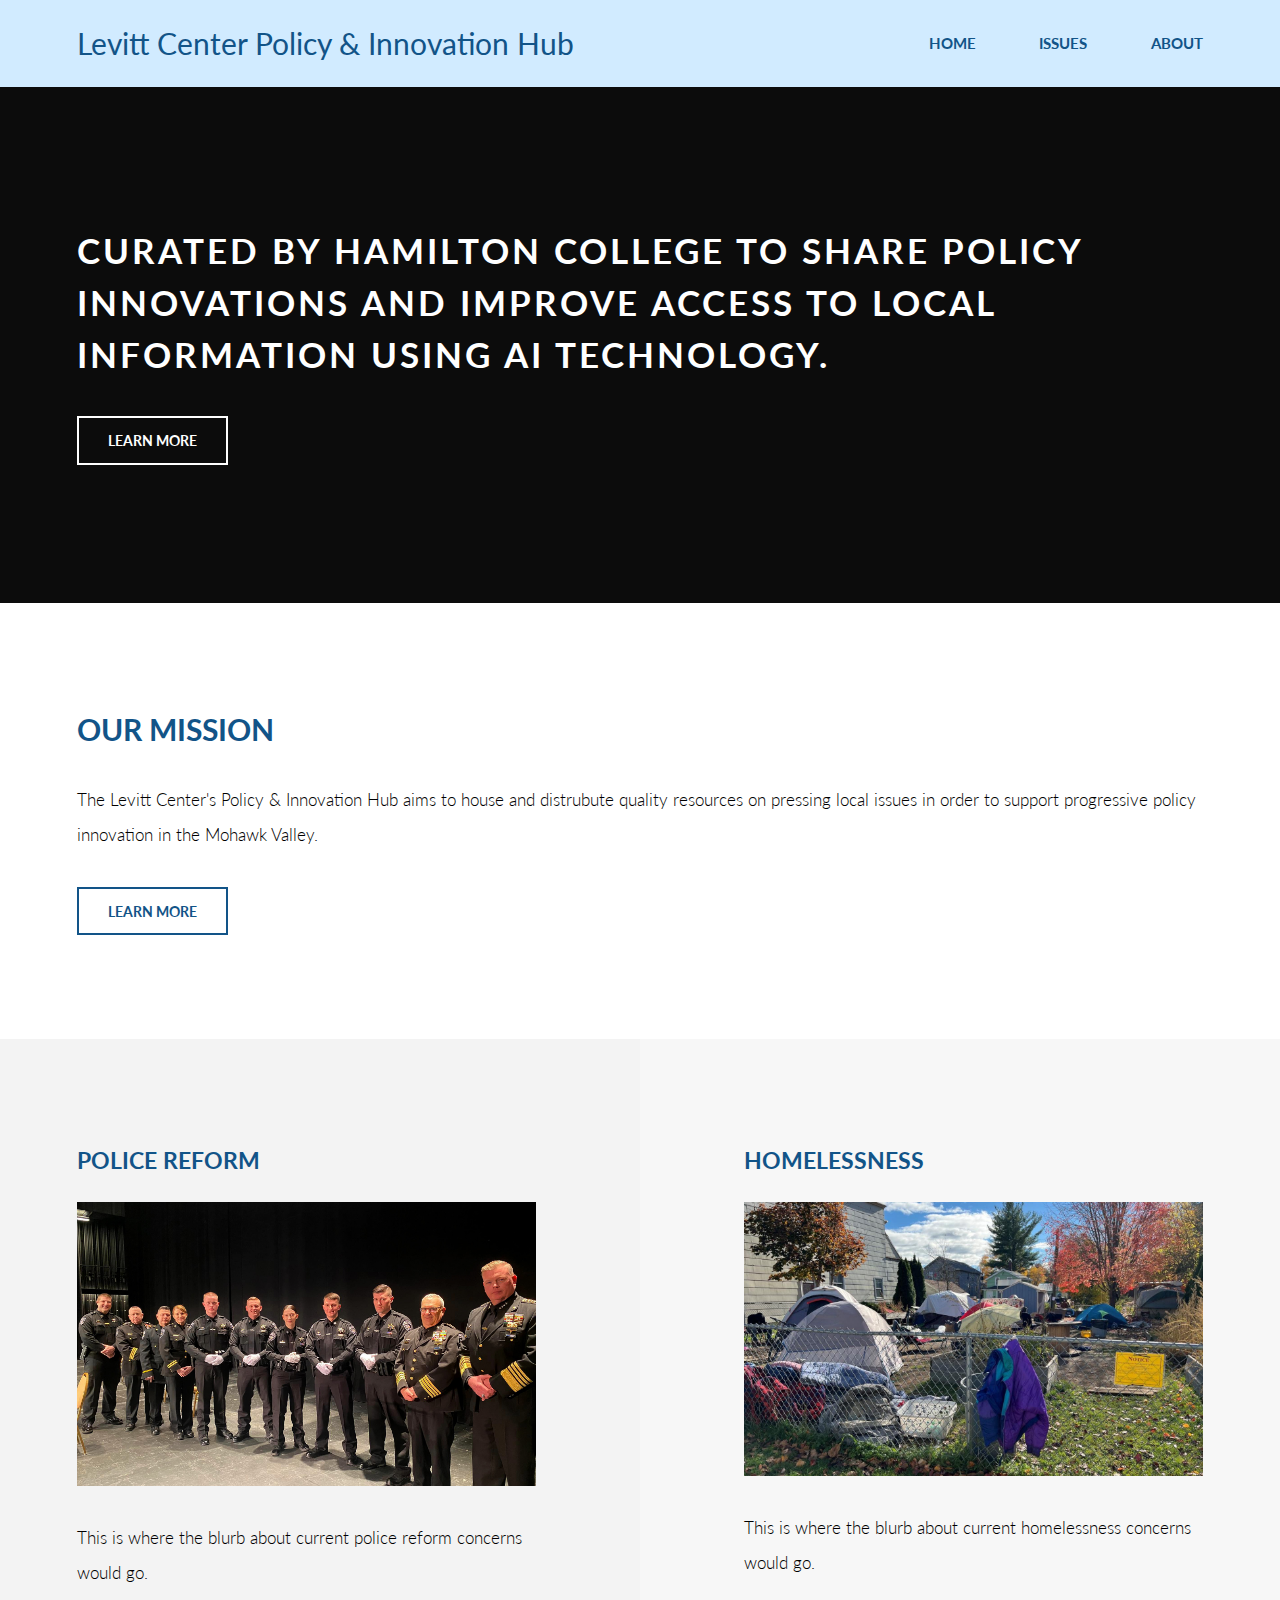
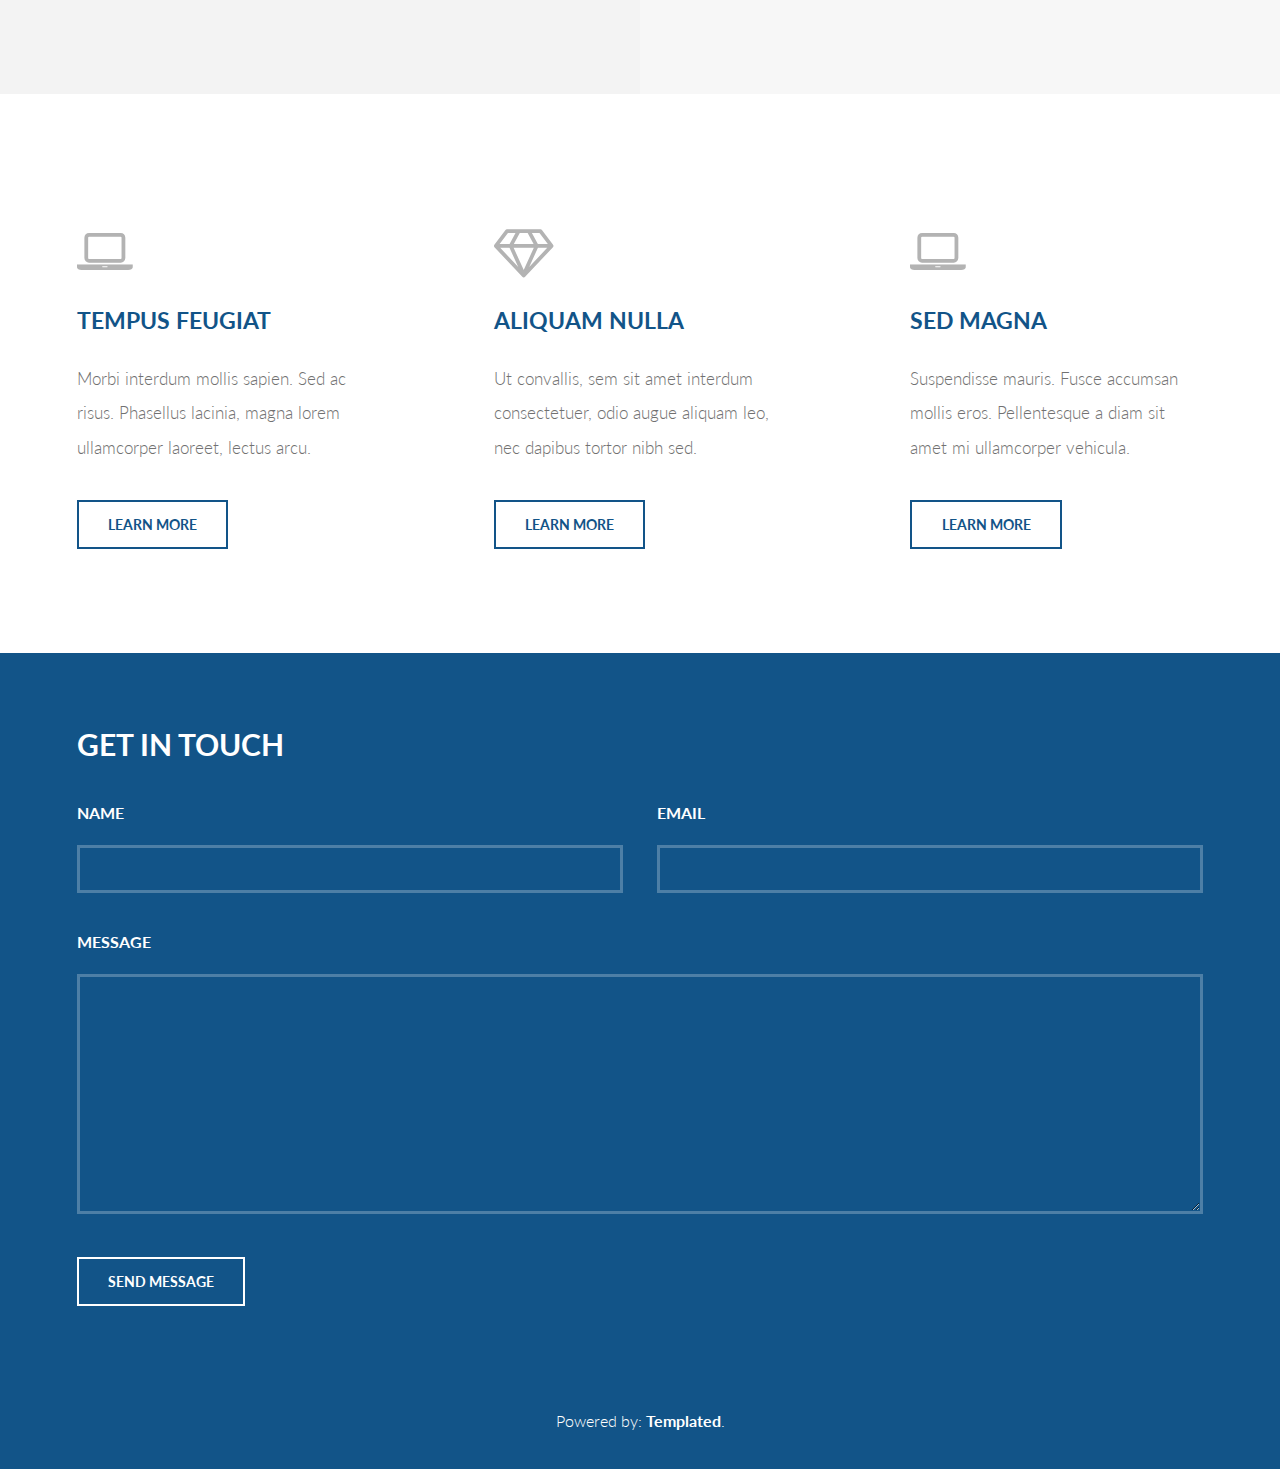
==== index.html @ a168310f "formatting file" ====
<!DOCTYPE HTML>
<!--
	Introspect by TEMPLATED
	templated.co @templatedco
	Released for free under the Creative Commons Attribution 3.0 license (templated.co/license)
--><html><head><title>Home</title><meta charset="utf-8"><meta name="robots" content="index, follow, max-image-preview:large, max-snippet:-1, max-video-preview:-1"><meta name="viewport" content="width=device-width, initial-scale=1, user-scalable=no"><link rel="stylesheet" href="assets/css/main.css"></head><body>

		<!-- Header -->
			<header id="header">
				<div class="inner">
					<a href="index.html" class="logo">Levitt Center Policy & Innovation Hub</a>
					<nav id="nav">
						<a href="index.html">Home</a>
						<div class="dropdown">
							<a href="generic.html" class="dropbtn">Issues</a>
							<div class="dropdown-content">
								<a href="lead.html">Lead</a>
								<a href="policereform.html">Police Reform</a>
							</div>
						</div>
						<a href="elements.html">About</a>
					</nav></div>
			</header>
			<a href="#menu" class="navPanelToggle"><span class="fa fa-bars"></span></a>

		<!-- Banner -->
			<section id="banner">
				<div class="inner">
					<h1>Curated by Hamilton College to share policy innovations and improve access to local information using AI technology.</span></h1>
					<ul class="actions"><li><a href="#" class="button alt">Learn More</a></li>
					</ul></div>
			</section>
			
			<!-- One -->
			
			<section id="one"><div class="inner">
					<header><h2>Our Mission</h2>
					</header><p>The Levitt Center's Policy & Innovation Hub aims to house and distrubute quality resources on pressing local issues in order
						to support progressive policy innovation in the Mohawk Valley.</p>
					<ul class="actions"><li><a href="#" class="button alt">Learn More</a></li>
					</ul></div>
			</section>
			
			<!-- Two -->
			
			<section id="two"><div class="inner">
					<article><div class="content">
							<header><h3>Police Reform</h3>
							</header><div class="image fit">
								<img src="images/uticapolice1.jpeg" alt="" width="473" height="220"></div>
							<p>This is where the blurb about current police reform concerns would go.</p>
						</div>
					</article><article class="alt"><div class="content">
							<header><h3>Homelessness</h3>
							</header><div class="image fit">
								<img src="images/uticatents.jpg" alt="" width="473" height="220"></div>
							<p>This is where the blurb about current homelessness concerns would go.</p>
						</div>
					</article></div>
			</section>
			
			<!-- Three -->
			
			<section id="three"><div class="inner">
					<article><div class="content">
							<span class="icon fa-laptop"></span>
							<header><h3>Tempus Feugiat</h3>
							</header><p>Morbi interdum mollis sapien. Sed ac risus. Phasellus lacinia, magna lorem ullamcorper laoreet, lectus arcu.</p>
							<ul class="actions"><li><a href="#" class="button alt">Learn More</a></li>
							</ul></div>
					</article><article><div class="content">
							<span class="icon fa-diamond"></span>
							<header><h3>Aliquam Nulla</h3>
							</header><p>Ut convallis, sem sit amet interdum consectetuer, odio augue aliquam leo, nec dapibus tortor nibh sed.</p>
							<ul class="actions"><li><a href="#" class="button alt">Learn More</a></li>
							</ul></div>
					</article><article><div class="content">
							<span class="icon fa-laptop"></span>
							<header><h3>Sed Magna</h3>
							</header><p>Suspendisse mauris. Fusce accumsan mollis eros. Pellentesque a diam sit amet mi ullamcorper vehicula.</p>
							<ul class="actions"><li><a href="#" class="button alt">Learn More</a></li>
							</ul></div>
					</article></div>
			</section>
			
			<!-- Footer -->
			<section id="footer"><div class="inner">
					<header><h2>Get in Touch</h2>
					</header><form method="post" action="#">
						<div class="field half first">
							<label for="name">Name</label>
							<input type="text" name="name" id="name"></div>
						<div class="field half">
							<label for="email">Email</label>
							<input type="text" name="email" id="email"></div>
						<div class="field">
							<label for="message">Message</label>
							<textarea name="message" id="message" rows="6"></textarea></div>
						<ul class="actions"><li><input type="submit" value="Send Message" class="alt"></li>
						</ul></form>
				</div>
			</section>
			<div class="copyright">
			Powered by: <a href="https://templated.co/">Templated</a>.
			</div>

		<!-- Scripts -->
			<script src="assets/js/jquery.min.js"></script><script src="assets/js/skel.min.js"></script><script src="assets/js/util.js"></script><script src="assets/js/main.js"></script></body></html>
---- assets/css/main.css ----
@import url(font-awesome.min.css);
@import url("https://fonts.googleapis.com/css?family=Lato:300,400,700|Pacifico");

/*
	Introspect by TEMPLATED
	templated.co @templatedco
	Released for free under the Creative Commons Attribution 3.0 license (templated.co/license)
*/

/* Reset */

	html, body, div, span, applet, object, iframe, h1, h2, h3, h4, h5, h6, p, blockquote, pre, a, abbr, acronym, address, big, cite, code, del, dfn, em, img, ins, kbd, q, s, samp, small, strike, strong, sub, sup, tt, var, b, u, i, center, dl, dt, dd, ol, ul, li, fieldset, form, label, legend, table, caption, tbody, tfoot, thead, tr, th, td, article, aside, canvas, details, embed, figure, figcaption, footer, header, hgroup, menu, nav, output, ruby, section, summary, time, mark, audio, video {
		margin: 0;
		padding: 0;
		border: 0;
		font-size: 100%;
		font: inherit;
		vertical-align: baseline;
	}
.image.fit img {
	width: 100%;
	height: auto;
}
	article, aside, details, figcaption, figure, footer, header, hgroup, menu, nav, section {
		display: block;
	}

	body {
		line-height: 1;
	}

	ol, ul {
		list-style: none;
	}

	blockquote, q {
		quotes: none;
	}

	blockquote:before, blockquote:after, q:before, q:after {
		content: '';
		content: none;
	}

	table {
		border-collapse: collapse;
		border-spacing: 0;
	}

	body {
		-webkit-text-size-adjust: none;
	}

/* Box Model */

	*, *:before, *:after {
		-moz-box-sizing: border-box;
		-webkit-box-sizing: border-box;
		box-sizing: border-box;
	}

/* Containers */

	.container {
		margin-left: auto;
		margin-right: auto;
	}

	.container.\31 25\25 {
		width: 100%;
		max-width: 100em;
		min-width: 80em;
	}

	.container.\37 5\25 {
		width: 60em;
	}

	.container.\35 0\25 {
		width: 40em;
	}

	.container.\32 5\25 {
		width: 20em;
	}

	.container {
		width: 80em;
	}

	@media screen and (max-width: 1680px) {

		.container.\31 25\25 {
			width: 100%;
			max-width: 100em;
			min-width: 80em;
		}

		.container.\37 5\25 {
			width: 60em;
		}

		.container.\35 0\25 {
			width: 40em;
		}

		.container.\32 5\25 {
			width: 20em;
		}

		.container {
			width: 80em;
		}

	}

	@media screen and (max-width: 1280px) {

		.container.\31 25\25 {
			width: 100%;
			max-width: 81.25em;
			min-width: 65em;
		}

		.container.\37 5\25 {
			width: 48.75em;
		}

		.container.\35 0\25 {
			width: 32.5em;
		}

		.container.\32 5\25 {
			width: 16.25em;
		}

		.container {
			width: 65em;
		}

	}

	@media screen and (max-width: 980px) {

		.container.\31 25\25 {
			width: 100%;
			max-width: 112.5%;
			min-width: 90%;
		}

		.container.\37 5\25 {
			width: 67.5%;
		}

		.container.\35 0\25 {
			width: 45%;
		}

		.container.\32 5\25 {
			width: 22.5%;
		}

		.container {
			width: 90%;
		}

	}

	@media screen and (max-width: 736px) {

		.container.\31 25\25 {
			width: 100%;
			max-width: 112.5%;
			min-width: 90%;
		}

		.container.\37 5\25 {
			width: 67.5%;
		}

		.container.\35 0\25 {
			width: 45%;
		}

		.container.\32 5\25 {
			width: 22.5%;
		}

		.container {
			width: 90% !important;
		}

	}

	@media screen and (max-width: 480px) {

		.container.\31 25\25 {
			width: 100%;
			max-width: 112.5%;
			min-width: 90%;
		}

		.container.\37 5\25 {
			width: 67.5%;
		}

		.container.\35 0\25 {
			width: 45%;
		}

		.container.\32 5\25 {
			width: 22.5%;
		}

		.container {
			width: 90% !important;
		}

	}

/* Grid */

	.row {
		border-bottom: solid 1px transparent;
		-moz-box-sizing: border-box;
		-webkit-box-sizing: border-box;
		box-sizing: border-box;
	}

	.row > * {
		float: left;
		-moz-box-sizing: border-box;
		-webkit-box-sizing: border-box;
		box-sizing: border-box;
	}

	.row:after, .row:before {
		content: '';
		display: block;
		clear: both;
		height: 0;
	}

	.row.uniform > * > :first-child {
		margin-top: 0;
	}

	.row.uniform > * > :last-child {
		margin-bottom: 0;
	}

	.row.\30 \25 > * {
		padding: 0 0 0 0em;
	}

	.row.\30 \25 {
		margin: 0 0 -1px 0em;
	}

	.row.uniform.\30 \25 > * {
		padding: 0em 0 0 0em;
	}

	.row.uniform.\30 \25 {
		margin: 0em 0 -1px 0em;
	}

	.row > * {
		padding: 0 0 0 2em;
	}

	.row {
		margin: 0 0 -1px -2em;
	}

	.row.uniform > * {
		padding: 2em 0 0 2em;
	}

	.row.uniform {
		margin: -2em 0 -1px -2em;
	}

	.row.\32 00\25 > * {
		padding: 0 0 0 4em;
	}

	.row.\32 00\25 {
		margin: 0 0 -1px -4em;
	}

	.row.uniform.\32 00\25 > * {
		padding: 4em 0 0 4em;
	}

	.row.uniform.\32 00\25 {
		margin: -4em 0 -1px -4em;
	}

	.row.\31 50\25 > * {
		padding: 0 0 0 3em;
	}

	.row.\31 50\25 {
		margin: 0 0 -1px -3em;
	}

	.row.uniform.\31 50\25 > * {
		padding: 3em 0 0 3em;
	}

	.row.uniform.\31 50\25 {
		margin: -3em 0 -1px -3em;
	}

	.row.\35 0\25 > * {
		padding: 0 0 0 1em;
	}

	.row.\35 0\25 {
		margin: 0 0 -1px -1em;
	}

	.row.uniform.\35 0\25 > * {
		padding: 1em 0 0 1em;
	}

	.row.uniform.\35 0\25 {
		margin: -1em 0 -1px -1em;
	}

	.row.\32 5\25 > * {
		padding: 0 0 0 0.5em;
	}

	.row.\32 5\25 {
		margin: 0 0 -1px -0.5em;
	}

	.row.uniform.\32 5\25 > * {
		padding: 0.5em 0 0 0.5em;
	}

	.row.uniform.\32 5\25 {
		margin: -0.5em 0 -1px -0.5em;
	}

	.\31 2u, .\31 2u\24 {
		width: 100%;
		clear: none;
		margin-left: 0;
	}

	.\31 1u, .\31 1u\24 {
		width: 91.6666666667%;
		clear: none;
		margin-left: 0;
	}

	.\31 0u, .\31 0u\24 {
		width: 83.3333333333%;
		clear: none;
		margin-left: 0;
	}

	.\39 u, .\39 u\24 {
		width: 75%;
		clear: none;
		margin-left: 0;
	}

	.\38 u, .\38 u\24 {
		width: 66.6666666667%;
		clear: none;
		margin-left: 0;
	}

	.\37 u, .\37 u\24 {
		width: 58.3333333333%;
		clear: none;
		margin-left: 0;
	}

	.\36 u, .\36 u\24 {
		width: 50%;
		clear: none;
		margin-left: 0;
	}

	.\35 u, .\35 u\24 {
		width: 41.6666666667%;
		clear: none;
		margin-left: 0;
	}

	.\34 u, .\34 u\24 {
		width: 33.3333333333%;
		clear: none;
		margin-left: 0;
	}

	.\33 u, .\33 u\24 {
		width: 25%;
		clear: none;
		margin-left: 0;
	}

	.\32 u, .\32 u\24 {
		width: 16.6666666667%;
		clear: none;
		margin-left: 0;
	}

	.\31 u, .\31 u\24 {
		width: 8.3333333333%;
		clear: none;
		margin-left: 0;
	}

	.\31 2u\24 + *,
	.\31 1u\24 + *,
	.\31 0u\24 + *,
	.\39 u\24 + *,
	.\38 u\24 + *,
	.\37 u\24 + *,
	.\36 u\24 + *,
	.\35 u\24 + *,
	.\34 u\24 + *,
	.\33 u\24 + *,
	.\32 u\24 + *,
	.\31 u\24 + * {
		clear: left;
	}

	.\-11u {
		margin-left: 91.66667%;
	}

	.\-10u {
		margin-left: 83.33333%;
	}

	.\-9u {
		margin-left: 75%;
	}

	.\-8u {
		margin-left: 66.66667%;
	}

	.\-7u {
		margin-left: 58.33333%;
	}

	.\-6u {
		margin-left: 50%;
	}

	.\-5u {
		margin-left: 41.66667%;
	}

	.\-4u {
		margin-left: 33.33333%;
	}

	.\-3u {
		margin-left: 25%;
	}

	.\-2u {
		margin-left: 16.66667%;
	}

	.\-1u {
		margin-left: 8.33333%;
	}

	@media screen and (max-width: 1680px) {

		.row > * {
			padding: 0 0 0 2em;
		}

		.row {
			margin: 0 0 -1px -2em;
		}

		.row.uniform > * {
			padding: 2em 0 0 2em;
		}

		.row.uniform {
			margin: -2em 0 -1px -2em;
		}

		.row.\32 00\25 > * {
			padding: 0 0 0 4em;
		}

		.row.\32 00\25 {
			margin: 0 0 -1px -4em;
		}

		.row.uniform.\32 00\25 > * {
			padding: 4em 0 0 4em;
		}

		.row.uniform.\32 00\25 {
			margin: -4em 0 -1px -4em;
		}

		.row.\31 50\25 > * {
			padding: 0 0 0 3em;
		}

		.row.\31 50\25 {
			margin: 0 0 -1px -3em;
		}

		.row.uniform.\31 50\25 > * {
			padding: 3em 0 0 3em;
		}

		.row.uniform.\31 50\25 {
			margin: -3em 0 -1px -3em;
		}

		.row.\35 0\25 > * {
			padding: 0 0 0 1em;
		}

		.row.\35 0\25 {
			margin: 0 0 -1px -1em;
		}

		.row.uniform.\35 0\25 > * {
			padding: 1em 0 0 1em;
		}

		.row.uniform.\35 0\25 {
			margin: -1em 0 -1px -1em;
		}

		.row.\32 5\25 > * {
			padding: 0 0 0 0.5em;
		}

		.row.\32 5\25 {
			margin: 0 0 -1px -0.5em;
		}

		.row.uniform.\32 5\25 > * {
			padding: 0.5em 0 0 0.5em;
		}

		.row.uniform.\32 5\25 {
			margin: -0.5em 0 -1px -0.5em;
		}

		.\31 2u\28xlarge\29, .\31 2u\24\28xlarge\29 {
			width: 100%;
			clear: none;
			margin-left: 0;
		}

		.\31 1u\28xlarge\29, .\31 1u\24\28xlarge\29 {
			width: 91.6666666667%;
			clear: none;
			margin-left: 0;
		}

		.\31 0u\28xlarge\29, .\31 0u\24\28xlarge\29 {
			width: 83.3333333333%;
			clear: none;
			margin-left: 0;
		}

		.\39 u\28xlarge\29, .\39 u\24\28xlarge\29 {
			width: 75%;
			clear: none;
			margin-left: 0;
		}

		.\38 u\28xlarge\29, .\38 u\24\28xlarge\29 {
			width: 66.6666666667%;
			clear: none;
			margin-left: 0;
		}

		.\37 u\28xlarge\29, .\37 u\24\28xlarge\29 {
			width: 58.3333333333%;
			clear: none;
			margin-left: 0;
		}

		.\36 u\28xlarge\29, .\36 u\24\28xlarge\29 {
			width: 50%;
			clear: none;
			margin-left: 0;
		}

		.\35 u\28xlarge\29, .\35 u\24\28xlarge\29 {
			width: 41.6666666667%;
			clear: none;
			margin-left: 0;
		}

		.\34 u\28xlarge\29, .\34 u\24\28xlarge\29 {
			width: 33.3333333333%;
			clear: none;
			margin-left: 0;
		}

		.\33 u\28xlarge\29, .\33 u\24\28xlarge\29 {
			width: 25%;
			clear: none;
			margin-left: 0;
		}

		.\32 u\28xlarge\29, .\32 u\24\28xlarge\29 {
			width: 16.6666666667%;
			clear: none;
			margin-left: 0;
		}

		.\31 u\28xlarge\29, .\31 u\24\28xlarge\29 {
			width: 8.3333333333%;
			clear: none;
			margin-left: 0;
		}

		.\31 2u\24\28xlarge\29 + *,
		.\31 1u\24\28xlarge\29 + *,
		.\31 0u\24\28xlarge\29 + *,
		.\39 u\24\28xlarge\29 + *,
		.\38 u\24\28xlarge\29 + *,
		.\37 u\24\28xlarge\29 + *,
		.\36 u\24\28xlarge\29 + *,
		.\35 u\24\28xlarge\29 + *,
		.\34 u\24\28xlarge\29 + *,
		.\33 u\24\28xlarge\29 + *,
		.\32 u\24\28xlarge\29 + *,
		.\31 u\24\28xlarge\29 + * {
			clear: left;
		}

		.\-11u\28xlarge\29 {
			margin-left: 91.66667%;
		}

		.\-10u\28xlarge\29 {
			margin-left: 83.33333%;
		}

		.\-9u\28xlarge\29 {
			margin-left: 75%;
		}

		.\-8u\28xlarge\29 {
			margin-left: 66.66667%;
		}

		.\-7u\28xlarge\29 {
			margin-left: 58.33333%;
		}

		.\-6u\28xlarge\29 {
			margin-left: 50%;
		}

		.\-5u\28xlarge\29 {
			margin-left: 41.66667%;
		}

		.\-4u\28xlarge\29 {
			margin-left: 33.33333%;
		}

		.\-3u\28xlarge\29 {
			margin-left: 25%;
		}

		.\-2u\28xlarge\29 {
			margin-left: 16.66667%;
		}

		.\-1u\28xlarge\29 {
			margin-left: 8.33333%;
		}

	}

	@media screen and (max-width: 1280px) {

		.row > * {
			padding: 0 0 0 1.5em;
		}

		.row {
			margin: 0 0 -1px -1.5em;
		}

		.row.uniform > * {
			padding: 1.5em 0 0 1.5em;
		}

		.row.uniform {
			margin: -1.5em 0 -1px -1.5em;
		}

		.row.\32 00\25 > * {
			padding: 0 0 0 3em;
		}

		.row.\32 00\25 {
			margin: 0 0 -1px -3em;
		}

		.row.uniform.\32 00\25 > * {
			padding: 3em 0 0 3em;
		}

		.row.uniform.\32 00\25 {
			margin: -3em 0 -1px -3em;
		}

		.row.\31 50\25 > * {
			padding: 0 0 0 2.25em;
		}

		.row.\31 50\25 {
			margin: 0 0 -1px -2.25em;
		}

		.row.uniform.\31 50\25 > * {
			padding: 2.25em 0 0 2.25em;
		}

		.row.uniform.\31 50\25 {
			margin: -2.25em 0 -1px -2.25em;
		}

		.row.\35 0\25 > * {
			padding: 0 0 0 0.75em;
		}

		.row.\35 0\25 {
			margin: 0 0 -1px -0.75em;
		}

		.row.uniform.\35 0\25 > * {
			padding: 0.75em 0 0 0.75em;
		}

		.row.uniform.\35 0\25 {
			margin: -0.75em 0 -1px -0.75em;
		}

		.row.\32 5\25 > * {
			padding: 0 0 0 0.375em;
		}

		.row.\32 5\25 {
			margin: 0 0 -1px -0.375em;
		}

		.row.uniform.\32 5\25 > * {
			padding: 0.375em 0 0 0.375em;
		}

		.row.uniform.\32 5\25 {
			margin: -0.375em 0 -1px -0.375em;
		}

		.\31 2u\28large\29, .\31 2u\24\28large\29 {
			width: 100%;
			clear: none;
			margin-left: 0;
		}

		.\31 1u\28large\29, .\31 1u\24\28large\29 {
			width: 91.6666666667%;
			clear: none;
			margin-left: 0;
		}

		.\31 0u\28large\29, .\31 0u\24\28large\29 {
			width: 83.3333333333%;
			clear: none;
			margin-left: 0;
		}

		.\39 u\28large\29, .\39 u\24\28large\29 {
			width: 75%;
			clear: none;
			margin-left: 0;
		}

		.\38 u\28large\29, .\38 u\24\28large\29 {
			width: 66.6666666667%;
			clear: none;
			margin-left: 0;
		}

		.\37 u\28large\29, .\37 u\24\28large\29 {
			width: 58.3333333333%;
			clear: none;
			margin-left: 0;
		}

		.\36 u\28large\29, .\36 u\24\28large\29 {
			width: 50%;
			clear: none;
			margin-left: 0;
		}

		.\35 u\28large\29, .\35 u\24\28large\29 {
			width: 41.6666666667%;
			clear: none;
			margin-left: 0;
		}

		.\34 u\28large\29, .\34 u\24\28large\29 {
			width: 33.3333333333%;
			clear: none;
			margin-left: 0;
		}

		.\33 u\28large\29, .\33 u\24\28large\29 {
			width: 25%;
			clear: none;
			margin-left: 0;
		}

		.\32 u\28large\29, .\32 u\24\28large\29 {
			width: 16.6666666667%;
			clear: none;
			margin-left: 0;
		}

		.\31 u\28large\29, .\31 u\24\28large\29 {
			width: 8.3333333333%;
			clear: none;
			margin-left: 0;
		}

		.\31 2u\24\28large\29 + *,
		.\31 1u\24\28large\29 + *,
		.\31 0u\24\28large\29 + *,
		.\39 u\24\28large\29 + *,
		.\38 u\24\28large\29 + *,
		.\37 u\24\28large\29 + *,
		.\36 u\24\28large\29 + *,
		.\35 u\24\28large\29 + *,
		.\34 u\24\28large\29 + *,
		.\33 u\24\28large\29 + *,
		.\32 u\24\28large\29 + *,
		.\31 u\24\28large\29 + * {
			clear: left;
		}

		.\-11u\28large\29 {
			margin-left: 91.66667%;
		}

		.\-10u\28large\29 {
			margin-left: 83.33333%;
		}

		.\-9u\28large\29 {
			margin-left: 75%;
		}

		.\-8u\28large\29 {
			margin-left: 66.66667%;
		}

		.\-7u\28large\29 {
			margin-left: 58.33333%;
		}

		.\-6u\28large\29 {
			margin-left: 50%;
		}

		.\-5u\28large\29 {
			margin-left: 41.66667%;
		}

		.\-4u\28large\29 {
			margin-left: 33.33333%;
		}

		.\-3u\28large\29 {
			margin-left: 25%;
		}

		.\-2u\28large\29 {
			margin-left: 16.66667%;
		}

		.\-1u\28large\29 {
			margin-left: 8.33333%;
		}

	}

	@media screen and (max-width: 980px) {

		.row > * {
			padding: 0 0 0 1.5em;
		}

		.row {
			margin: 0 0 -1px -1.5em;
		}

		.row.uniform > * {
			padding: 1.5em 0 0 1.5em;
		}

		.row.uniform {
			margin: -1.5em 0 -1px -1.5em;
		}

		.row.\32 00\25 > * {
			padding: 0 0 0 3em;
		}

		.row.\32 00\25 {
			margin: 0 0 -1px -3em;
		}

		.row.uniform.\32 00\25 > * {
			padding: 3em 0 0 3em;
		}

		.row.uniform.\32 00\25 {
			margin: -3em 0 -1px -3em;
		}

		.row.\31 50\25 > * {
			padding: 0 0 0 2.25em;
		}

		.row.\31 50\25 {
			margin: 0 0 -1px -2.25em;
		}

		.row.uniform.\31 50\25 > * {
			padding: 2.25em 0 0 2.25em;
		}

		.row.uniform.\31 50\25 {
			margin: -2.25em 0 -1px -2.25em;
		}

		.row.\35 0\25 > * {
			padding: 0 0 0 0.75em;
		}

		.row.\35 0\25 {
			margin: 0 0 -1px -0.75em;
		}

		.row.uniform.\35 0\25 > * {
			padding: 0.75em 0 0 0.75em;
		}

		.row.uniform.\35 0\25 {
			margin: -0.75em 0 -1px -0.75em;
		}

		.row.\32 5\25 > * {
			padding: 0 0 0 0.375em;
		}

		.row.\32 5\25 {
			margin: 0 0 -1px -0.375em;
		}

		.row.uniform.\32 5\25 > * {
			padding: 0.375em 0 0 0.375em;
		}

		.row.uniform.\32 5\25 {
			margin: -0.375em 0 -1px -0.375em;
		}

		.\31 2u\28medium\29, .\31 2u\24\28medium\29 {
			width: 100%;
			clear: none;
			margin-left: 0;
		}

		.\31 1u\28medium\29, .\31 1u\24\28medium\29 {
			width: 91.6666666667%;
			clear: none;
			margin-left: 0;
		}

		.\31 0u\28medium\29, .\31 0u\24\28medium\29 {
			width: 83.3333333333%;
			clear: none;
			margin-left: 0;
		}

		.\39 u\28medium\29, .\39 u\24\28medium\29 {
			width: 75%;
			clear: none;
			margin-left: 0;
		}

		.\38 u\28medium\29, .\38 u\24\28medium\29 {
			width: 66.6666666667%;
			clear: none;
			margin-left: 0;
		}

		.\37 u\28medium\29, .\37 u\24\28medium\29 {
			width: 58.3333333333%;
			clear: none;
			margin-left: 0;
		}

		.\36 u\28medium\29, .\36 u\24\28medium\29 {
			width: 50%;
			clear: none;
			margin-left: 0;
		}

		.\35 u\28medium\29, .\35 u\24\28medium\29 {
			width: 41.6666666667%;
			clear: none;
			margin-left: 0;
		}

		.\34 u\28medium\29, .\34 u\24\28medium\29 {
			width: 33.3333333333%;
			clear: none;
			margin-left: 0;
		}

		.\33 u\28medium\29, .\33 u\24\28medium\29 {
			width: 25%;
			clear: none;
			margin-left: 0;
		}

		.\32 u\28medium\29, .\32 u\24\28medium\29 {
			width: 16.6666666667%;
			clear: none;
			margin-left: 0;
		}

		.\31 u\28medium\29, .\31 u\24\28medium\29 {
			width: 8.3333333333%;
			clear: none;
			margin-left: 0;
		}

		.\31 2u\24\28medium\29 + *,
		.\31 1u\24\28medium\29 + *,
		.\31 0u\24\28medium\29 + *,
		.\39 u\24\28medium\29 + *,
		.\38 u\24\28medium\29 + *,
		.\37 u\24\28medium\29 + *,
		.\36 u\24\28medium\29 + *,
		.\35 u\24\28medium\29 + *,
		.\34 u\24\28medium\29 + *,
		.\33 u\24\28medium\29 + *,
		.\32 u\24\28medium\29 + *,
		.\31 u\24\28medium\29 + * {
			clear: left;
		}

		.\-11u\28medium\29 {
			margin-left: 91.66667%;
		}

		.\-10u\28medium\29 {
			margin-left: 83.33333%;
		}

		.\-9u\28medium\29 {
			margin-left: 75%;
		}

		.\-8u\28medium\29 {
			margin-left: 66.66667%;
		}

		.\-7u\28medium\29 {
			margin-left: 58.33333%;
		}

		.\-6u\28medium\29 {
			margin-left: 50%;
		}

		.\-5u\28medium\29 {
			margin-left: 41.66667%;
		}

		.\-4u\28medium\29 {
			margin-left: 33.33333%;
		}

		.\-3u\28medium\29 {
			margin-left: 25%;
		}

		.\-2u\28medium\29 {
			margin-left: 16.66667%;
		}

		.\-1u\28medium\29 {
			margin-left: 8.33333%;
		}

	}

	@media screen and (max-width: 736px) {

		.row > * {
			padding: 0 0 0 1.25em;
		}

		.row {
			margin: 0 0 -1px -1.25em;
		}

		.row.uniform > * {
			padding: 1.25em 0 0 1.25em;
		}

		.row.uniform {
			margin: -1.25em 0 -1px -1.25em;
		}

		.row.\32 00\25 > * {
			padding: 0 0 0 2.5em;
		}

		.row.\32 00\25 {
			margin: 0 0 -1px -2.5em;
		}

		.row.uniform.\32 00\25 > * {
			padding: 2.5em 0 0 2.5em;
		}

		.row.uniform.\32 00\25 {
			margin: -2.5em 0 -1px -2.5em;
		}

		.row.\31 50\25 > * {
			padding: 0 0 0 1.875em;
		}

		.row.\31 50\25 {
			margin: 0 0 -1px -1.875em;
		}

		.row.uniform.\31 50\25 > * {
			padding: 1.875em 0 0 1.875em;
		}

		.row.uniform.\31 50\25 {
			margin: -1.875em 0 -1px -1.875em;
		}

		.row.\35 0\25 > * {
			padding: 0 0 0 0.625em;
		}

		.row.\35 0\25 {
			margin: 0 0 -1px -0.625em;
		}

		.row.uniform.\35 0\25 > * {
			padding: 0.625em 0 0 0.625em;
		}

		.row.uniform.\35 0\25 {
			margin: -0.625em 0 -1px -0.625em;
		}

		.row.\32 5\25 > * {
			padding: 0 0 0 0.3125em;
		}

		.row.\32 5\25 {
			margin: 0 0 -1px -0.3125em;
		}

		.row.uniform.\32 5\25 > * {
			padding: 0.3125em 0 0 0.3125em;
		}

		.row.uniform.\32 5\25 {
			margin: -0.3125em 0 -1px -0.3125em;
		}

		.\31 2u\28small\29, .\31 2u\24\28small\29 {
			width: 100%;
			clear: none;
			margin-left: 0;
		}

		.\31 1u\28small\29, .\31 1u\24\28small\29 {
			width: 91.6666666667%;
			clear: none;
			margin-left: 0;
		}

		.\31 0u\28small\29, .\31 0u\24\28small\29 {
			width: 83.3333333333%;
			clear: none;
			margin-left: 0;
		}

		.\39 u\28small\29, .\39 u\24\28small\29 {
			width: 75%;
			clear: none;
			margin-left: 0;
		}

		.\38 u\28small\29, .\38 u\24\28small\29 {
			width: 66.6666666667%;
			clear: none;
			margin-left: 0;
		}

		.\37 u\28small\29, .\37 u\24\28small\29 {
			width: 58.3333333333%;
			clear: none;
			margin-left: 0;
		}

		.\36 u\28small\29, .\36 u\24\28small\29 {
			width: 50%;
			clear: none;
			margin-left: 0;
		}

		.\35 u\28small\29, .\35 u\24\28small\29 {
			width: 41.6666666667%;
			clear: none;
			margin-left: 0;
		}

		.\34 u\28small\29, .\34 u\24\28small\29 {
			width: 33.3333333333%;
			clear: none;
			margin-left: 0;
		}

		.\33 u\28small\29, .\33 u\24\28small\29 {
			width: 25%;
			clear: none;
			margin-left: 0;
		}

		.\32 u\28small\29, .\32 u\24\28small\29 {
			width: 16.6666666667%;
			clear: none;
			margin-left: 0;
		}

		.\31 u\28small\29, .\31 u\24\28small\29 {
			width: 8.3333333333%;
			clear: none;
			margin-left: 0;
		}

		.\31 2u\24\28small\29 + *,
		.\31 1u\24\28small\29 + *,
		.\31 0u\24\28small\29 + *,
		.\39 u\24\28small\29 + *,
		.\38 u\24\28small\29 + *,
		.\37 u\24\28small\29 + *,
		.\36 u\24\28small\29 + *,
		.\35 u\24\28small\29 + *,
		.\34 u\24\28small\29 + *,
		.\33 u\24\28small\29 + *,
		.\32 u\24\28small\29 + *,
		.\31 u\24\28small\29 + * {
			clear: left;
		}

		.\-11u\28small\29 {
			margin-left: 91.66667%;
		}

		.\-10u\28small\29 {
			margin-left: 83.33333%;
		}

		.\-9u\28small\29 {
			margin-left: 75%;
		}

		.\-8u\28small\29 {
			margin-left: 66.66667%;
		}

		.\-7u\28small\29 {
			margin-left: 58.33333%;
		}

		.\-6u\28small\29 {
			margin-left: 50%;
		}

		.\-5u\28small\29 {
			margin-left: 41.66667%;
		}

		.\-4u\28small\29 {
			margin-left: 33.33333%;
		}

		.\-3u\28small\29 {
			margin-left: 25%;
		}

		.\-2u\28small\29 {
			margin-left: 16.66667%;
		}

		.\-1u\28small\29 {
			margin-left: 8.33333%;
		}

	}

	@media screen and (max-width: 480px) {

		.row > * {
			padding: 0 0 0 1.25em;
		}

		.row {
			margin: 0 0 -1px -1.25em;
		}

		.row.uniform > * {
			padding: 1.25em 0 0 1.25em;
		}

		.row.uniform {
			margin: -1.25em 0 -1px -1.25em;
		}

		.row.\32 00\25 > * {
			padding: 0 0 0 2.5em;
		}

		.row.\32 00\25 {
			margin: 0 0 -1px -2.5em;
		}

		.row.uniform.\32 00\25 > * {
			padding: 2.5em 0 0 2.5em;
		}

		.row.uniform.\32 00\25 {
			margin: -2.5em 0 -1px -2.5em;
		}

		.row.\31 50\25 > * {
			padding: 0 0 0 1.875em;
		}

		.row.\31 50\25 {
			margin: 0 0 -1px -1.875em;
		}

		.row.uniform.\31 50\25 > * {
			padding: 1.875em 0 0 1.875em;
		}

		.row.uniform.\31 50\25 {
			margin: -1.875em 0 -1px -1.875em;
		}

		.row.\35 0\25 > * {
			padding: 0 0 0 0.625em;
		}

		.row.\35 0\25 {
			margin: 0 0 -1px -0.625em;
		}

		.row.uniform.\35 0\25 > * {
			padding: 0.625em 0 0 0.625em;
		}

		.row.uniform.\35 0\25 {
			margin: -0.625em 0 -1px -0.625em;
		}

		.row.\32 5\25 > * {
			padding: 0 0 0 0.3125em;
		}

		.row.\32 5\25 {
			margin: 0 0 -1px -0.3125em;
		}

		.row.uniform.\32 5\25 > * {
			padding: 0.3125em 0 0 0.3125em;
		}

		.row.uniform.\32 5\25 {
			margin: -0.3125em 0 -1px -0.3125em;
		}

		.\31 2u\28xsmall\29, .\31 2u\24\28xsmall\29 {
			width: 100%;
			clear: none;
			margin-left: 0;
		}

		.\31 1u\28xsmall\29, .\31 1u\24\28xsmall\29 {
			width: 91.6666666667%;
			clear: none;
			margin-left: 0;
		}

		.\31 0u\28xsmall\29, .\31 0u\24\28xsmall\29 {
			width: 83.3333333333%;
			clear: none;
			margin-left: 0;
		}

		.\39 u\28xsmall\29, .\39 u\24\28xsmall\29 {
			width: 75%;
			clear: none;
			margin-left: 0;
		}

		.\38 u\28xsmall\29, .\38 u\24\28xsmall\29 {
			width: 66.6666666667%;
			clear: none;
			margin-left: 0;
		}

		.\37 u\28xsmall\29, .\37 u\24\28xsmall\29 {
			width: 58.3333333333%;
			clear: none;
			margin-left: 0;
		}

		.\36 u\28xsmall\29, .\36 u\24\28xsmall\29 {
			width: 50%;
			clear: none;
			margin-left: 0;
		}

		.\35 u\28xsmall\29, .\35 u\24\28xsmall\29 {
			width: 41.6666666667%;
			clear: none;
			margin-left: 0;
		}

		.\34 u\28xsmall\29, .\34 u\24\28xsmall\29 {
			width: 33.3333333333%;
			clear: none;
			margin-left: 0;
		}

		.\33 u\28xsmall\29, .\33 u\24\28xsmall\29 {
			width: 25%;
			clear: none;
			margin-left: 0;
		}

		.\32 u\28xsmall\29, .\32 u\24\28xsmall\29 {
			width: 16.6666666667%;
			clear: none;
			margin-left: 0;
		}

		.\31 u\28xsmall\29, .\31 u\24\28xsmall\29 {
			width: 8.3333333333%;
			clear: none;
			margin-left: 0;
		}

		.\31 2u\24\28xsmall\29 + *,
		.\31 1u\24\28xsmall\29 + *,
		.\31 0u\24\28xsmall\29 + *,
		.\39 u\24\28xsmall\29 + *,
		.\38 u\24\28xsmall\29 + *,
		.\37 u\24\28xsmall\29 + *,
		.\36 u\24\28xsmall\29 + *,
		.\35 u\24\28xsmall\29 + *,
		.\34 u\24\28xsmall\29 + *,
		.\33 u\24\28xsmall\29 + *,
		.\32 u\24\28xsmall\29 + *,
		.\31 u\24\28xsmall\29 + * {
			clear: left;
		}

		.\-11u\28xsmall\29 {
			margin-left: 91.66667%;
		}

		.\-10u\28xsmall\29 {
			margin-left: 83.33333%;
		}

		.\-9u\28xsmall\29 {
			margin-left: 75%;
		}

		.\-8u\28xsmall\29 {
			margin-left: 66.66667%;
		}

		.\-7u\28xsmall\29 {
			margin-left: 58.33333%;
		}

		.\-6u\28xsmall\29 {
			margin-left: 50%;
		}

		.\-5u\28xsmall\29 {
			margin-left: 41.66667%;
		}

		.\-4u\28xsmall\29 {
			margin-left: 33.33333%;
		}

		.\-3u\28xsmall\29 {
			margin-left: 25%;
		}

		.\-2u\28xsmall\29 {
			margin-left: 16.66667%;
		}

		.\-1u\28xsmall\29 {
			margin-left: 8.33333%;
		}

	}

/* Basic */

	@-ms-viewport {
		width: device-width;
	}

	body {
		-ms-overflow-style: scrollbar;
	}

	@media screen and (max-width: 480px) {

		html, body {
			min-width: 320px;
		}

	}

	body {
		background: #e60909;
	}

		body.is-loading *, body.is-loading *:before, body.is-loading *:after {
			-moz-animation: none !important;
			-webkit-animation: none !important;
			-ms-animation: none !important;
			animation: none !important;
			-moz-transition: none !important;
			-webkit-transition: none !important;
			-ms-transition: none !important;
			transition: none !important;
		}

/* Type */

	body {
		/*"The levitt center's...*/
		background-color: #ffffff;
		color: #000000;
	}

	body, input, select, textarea {
		font-family: "Lato", sans-serif;
		font-size: 15pt;
		font-weight: 300;
		line-height: 2;
	}

		@media screen and (max-width: 1680px) {

			body, input, select, textarea {
				font-size: 13pt;
			}

		}

		@media screen and (max-width: 1280px) {

			body, input, select, textarea {
				font-size: 13pt;
			}

		}

		@media screen and (max-width: 980px) {

			body, input, select, textarea {
				font-size: 12pt;
			}

		}

		@media screen and (max-width: 736px) {

			body, input, select, textarea {
				font-size: 12pt;
			}

		}

		@media screen and (max-width: 480px) {

			body, input, select, textarea {
				font-size: 12pt;
			}

		}

	a {
		-moz-transition: color 0.2s ease-in-out;
		-webkit-transition: color 0.2s ease-in-out;
		-ms-transition: color 0.2s ease-in-out;
		transition: color 0.2s ease-in-out;
		text-decoration: none;
	}

		a:hover {
			text-decoration: underline;
		}

	strong, b {
		font-weight: 700;
	}

	em, i {
		font-style: italic;
	}

	p {
		margin: 0 0 2em 0;
	}

	h1, h2, h3, h4, h5, h6 {
		font-weight: 700;
		line-height: 1.5;
		margin: 0 0 1em 0;
		text-transform: uppercase;
	}

		h1 a, h2 a, h3 a, h4 a, h5 a, h6 a {
			color: inherit;
			text-decoration: none;
		}

	h1 {
		font-size: 2em;
		margin: 0 0 0.25em 0;
	}

	h2 {
		font-size: 1.75em;
	}

	h3 {
		font-size: 1.35em;
	}

	h4 {
		font-size: 1.1em;
	}

	h5 {
		font-size: 0.9em;
	}

	h6 {
		font-size: 0.7em;
	}

	@media screen and (max-width: 736px) {

		h1 {
			font-size: 1.5em;
		}

		h2 {
			font-size: 1.25em;
		}

		h3 {
			font-size: 1.1em;
		}

	}

	sub {
		font-size: 0.8em;
		position: relative;
		top: 0.5em;
	}

	sup {
		font-size: 0.8em;
		position: relative;
		top: -0.5em;
	}

	blockquote {
		border-left: solid 4px;
		font-style: italic;
		margin: 0 0 2em 0;
		padding: 0.5em 0 0.5em 2em;
	}

	code {
		border-radius: 0;
		border: solid 1px;
		font-family: "Courier New", monospace;
		font-size: 0.9em;
		margin: 0 0.25em;
		padding: 0.25em 0.65em;
	}

	pre {
		-webkit-overflow-scrolling: touch;
		font-family: "Courier New", monospace;
		font-size: 0.9em;
		margin: 0 0 2em 0;
	}

		pre code {
			display: block;
			line-height: 1.75;
			padding: 1em 1.5em;
			overflow-x: auto;
		}

	hr {
		border: 0;
		border-bottom: solid 1px;
		margin: 2em 0;
	}

		hr.major {
			margin: 3em 0;
		}

	.align-left {
		text-align: left;
	}

	.align-center {
		text-align: center;
	}

	.align-right {
		text-align: right;
	}

	input, select, textarea {
		color: #e5474b;
	}

	a {
		color: #125488;
	}

	strong, b {
		color: #e5474b;
	}

	h1, h2, h3, h4, h5, h6 {
		color: #125488;
	}

	blockquote {
		border-left-color: #e5474b;
	}

	code {
		background: none;
		border-color: #e5474b;
	}

	hr {
		border-bottom-color: #e5474b;
	}

/* Box */

	.box {
		border-radius: 0;
		border: solid 1px;
		margin-bottom: 2em;
		padding: 1.5em;
	}

		.box > :last-child,
		.box > :last-child > :last-child,
		.box > :last-child > :last-child > :last-child {
			margin-bottom: 0;
		}

		.box.alt {
			border: 0;
			border-radius: 0;
			padding: 0;
		}

	.box {
		border-color: #e5474b;
	}

/* Button */

	input[type="submit"],
	input[type="reset"],
	input[type="button"],
	button,
	.button {
		-moz-appearance: none;
		-webkit-appearance: none;
		-ms-appearance: none;
		appearance: none;
		-moz-transition: background-color 0.2s ease-in-out, color 0.2s ease-in-out;
		-webkit-transition: background-color 0.2s ease-in-out, color 0.2s ease-in-out;
		-ms-transition: background-color 0.2s ease-in-out, color 0.2s ease-in-out;
		transition: background-color 0.2s ease-in-out, color 0.2s ease-in-out;
		border-radius: 0;
		border: 0;
		cursor: pointer;
		display: inline-block;
		font-size: .8em;
		font-weight: 700;
		height: 3.5em;
		line-height: 3.65em;
		padding: 0 2.25em;
		text-align: center;
		text-decoration: none;
		text-transform: uppercase;
		white-space: nowrap;
	}

		input[type="submit"]:hover,
		input[type="reset"]:hover,
		input[type="button"]:hover,
		button:hover,
		.button:hover {
			text-decoration: none;
		}

		input[type="submit"].icon,
		input[type="reset"].icon,
		input[type="button"].icon,
		button.icon,
		.button.icon {
			padding-left: 1.35em;
		}

			input[type="submit"].icon:before,
			input[type="reset"].icon:before,
			input[type="button"].icon:before,
			button.icon:before,
			.button.icon:before {
				margin-right: 0.5em;
			}

		input[type="submit"].fit,
		input[type="reset"].fit,
		input[type="button"].fit,
		button.fit,
		.button.fit {
			display: block;
			margin: 0 0 1em 0;
			width: 100%;
		}

		input[type="submit"].small,
		input[type="reset"].small,
		input[type="button"].small,
		button.small,
		.button.small {
			font-size: 0.8em;
		}

		input[type="submit"].big,
		input[type="reset"].big,
		input[type="button"].big,
		button.big,
		.button.big {
			font-size: 1.35em;
		}

		input[type="submit"].disabled, input[type="submit"]:disabled,
		input[type="reset"].disabled,
		input[type="reset"]:disabled,
		input[type="button"].disabled,
		input[type="button"]:disabled,
		button.disabled,
		button:disabled,
		.button.disabled,
		.button:disabled {
			-moz-pointer-events: none;
			-webkit-pointer-events: none;
			-ms-pointer-events: none;
			pointer-events: none;
			opacity: 0.25;
		}

	input[type="submit"],
	input[type="reset"],
	input[type="button"],
	button,
	.button {
		background-color: #5a5a5a;
		color: #ffffff !important;
	}

		input[type="submit"]:hover,
		input[type="reset"]:hover,
		input[type="button"]:hover,
		button:hover,
		.button:hover {
			background-color: #676767;
		}

		input[type="submit"]:active,
		input[type="reset"]:active,
		input[type="button"]:active,
		button:active,
		.button:active {
			background-color: #4d4d4d;
		}

		input[type="submit"].alt,
		input[type="reset"].alt,
		input[type="button"].alt,
		button.alt,
		.button.alt {
			background-color: transparent;
			box-shadow: inset 0 0 0 2px #125488;
			color: #125488 !important;
		}

			input[type="submit"].alt:hover,
			input[type="reset"].alt:hover,
			input[type="button"].alt:hover,
			button.alt:hover,
			.button.alt:hover {
				background: #fceced;
			}

			input[type="submit"].alt:active,
			input[type="reset"].alt:active,
			input[type="button"].alt:active,
			button.alt:active,
			.button.alt:active {
				background-color: #f9dadb;
			}

			input[type="submit"].alt.icon:before,
			input[type="reset"].alt.icon:before,
			input[type="button"].alt.icon:before,
			button.alt.icon:before,
			.button.alt.icon:before {
				color: #717171;
			}

		input[type="submit"].special,
		input[type="reset"].special,
		input[type="button"].special,
		button.special,
		.button.special {
			background-color: #e5474b;
			color: #ffffff !important;
		}

			input[type="submit"].special:hover,
			input[type="reset"].special:hover,
			input[type="button"].special:hover,
			button.special:hover,
			.button.special:hover {
				background-color: #e85d61;
			}

			input[type="submit"].special:active,
			input[type="reset"].special:active,
			input[type="button"].special:active,
			button.special:active,
			.button.special:active {
				background-color: #e23135;
			}

/* Form */

	form {
		margin: 0 0 2em 0;
	}

		form .field {
			margin: 0 0 2em 0;
		}

			form .field.half {
				width: 50%;
				float: left;
				padding: 0 0 0 1em;
			}

				form .field.half.first {
					padding: 0 1em 0 0;
				}

		form > .actions {
			margin: 2.5em 0 0 0 !important;
		}

		@media screen and (max-width: 736px) {

			form .field {
				margin: 0 0 1.5em 0;
			}

				form .field.half {
					padding: 0 0 0 0.75em;
				}

					form .field.half.first {
						padding: 0 0.75em 0 0;
					}

			form > .actions {
				margin: 2em 0 0 0 !important;
			}

		}

		@media screen and (max-width: 480px) {

			form .field.half {
				width: 100%;
				float: none;
				padding: 0;
			}

				form .field.half.first {
					padding: 0;
				}

		}

	label {
		display: block;
		font-size: 0.9em;
		text-transform: uppercase;
		font-weight: 700;
		margin: 0 0 1em 0;
	}

	input[type="text"],
	input[type="password"],
	input[type="email"],
	select,
	textarea {
		-moz-appearance: none;
		-webkit-appearance: none;
		-ms-appearance: none;
		appearance: none;
		border-radius: 0;
		border: none;
		border: solid 3px;
		color: inherit;
		display: block;
		outline: 0;
		padding: 0 1em;
		text-decoration: none;
		width: 100%;
	}

		input[type="text"]:invalid,
		input[type="password"]:invalid,
		input[type="email"]:invalid,
		select:invalid,
		textarea:invalid {
			box-shadow: none;
		}

	.select-wrapper {
		text-decoration: none;
		display: block;
		position: relative;
	}

		.select-wrapper:before {
			-moz-osx-font-smoothing: grayscale;
			-webkit-font-smoothing: antialiased;
			font-family: FontAwesome;
			font-style: normal;
			font-weight: normal;
			text-transform: none !important;
		}

		.select-wrapper:before {
			content: '\f078';
			display: block;
			height: 2.75em;
			line-height: 2.75em;
			pointer-events: none;
			position: absolute;
			right: 0;
			text-align: center;
			top: 0;
			width: 2.75em;
		}

		.select-wrapper select::-ms-expand {
			display: none;
		}

	input[type="text"],
	input[type="password"],
	input[type="email"],
	select {
		height: 2.75em;
	}

	textarea {
		padding: 0.75em 1em;
	}

	input[type="checkbox"],
	input[type="radio"] {
		-moz-appearance: none;
		-webkit-appearance: none;
		-ms-appearance: none;
		appearance: none;
		display: block;
		float: left;
		margin-right: -2em;
		opacity: 0;
		width: 1em;
		z-index: -1;
	}

		input[type="checkbox"] + label,
		input[type="radio"] + label {
			text-decoration: none;
			cursor: pointer;
			display: inline-block;
			font-size: 1em;
			font-weight: 300;
			padding-left: 2.4em;
			padding-right: 0.75em;
			position: relative;
		}

			input[type="checkbox"] + label:before,
			input[type="radio"] + label:before {
				-moz-osx-font-smoothing: grayscale;
				-webkit-font-smoothing: antialiased;
				font-family: FontAwesome;
				font-style: normal;
				font-weight: normal;
				text-transform: none !important;
			}

			input[type="checkbox"] + label:before,
			input[type="radio"] + label:before {
				border-radius: 0;
				border: solid 1px;
				content: '';
				display: inline-block;
				height: 1.65em;
				left: 0;
				line-height: 1.58125em;
				position: absolute;
				text-align: center;
				top: 0;
				width: 1.65em;
			}

		input[type="checkbox"]:checked + label:before,
		input[type="radio"]:checked + label:before {
			content: '\f00c';
		}

	input[type="checkbox"] + label:before {
		border-radius: 0;
	}

	input[type="radio"] + label:before {
		border-radius: 100%;
	}

	::-webkit-input-placeholder {
		opacity: 1.0;
	}

	:-moz-placeholder {
		opacity: 1.0;
	}

	::-moz-placeholder {
		opacity: 1.0;
	}

	:-ms-input-placeholder {
		opacity: 1.0;
	}

	.formerize-placeholder {
		opacity: 1.0;
	}

	label {
		color: #e5474b;
	}

	input[type="text"],
	input[type="password"],
	input[type="email"],
	select,
	textarea {
		background: none;
		border-color: #fceced;
	}

		input[type="text"]:focus,
		input[type="password"]:focus,
		input[type="email"]:focus,
		select:focus,
		textarea:focus {
			border-color: #e5474b;
			box-shadow: 0 0 0 1px #e5474b;
		}

	.select-wrapper:before {
		color: #e5474b;
	}

	input[type="checkbox"] + label,
	input[type="radio"] + label {
		color: #111111;
	}

		input[type="checkbox"] + label:before,
		input[type="radio"] + label:before {
			background: none;
			border-color: #e5474b;
		}

	input[type="checkbox"]:checked + label:before,
	input[type="radio"]:checked + label:before {
		background-color: #e5474b;
		border-color: #e5474b;
		color: #ffffff;
	}

	input[type="checkbox"]:focus + label:before,
	input[type="radio"]:focus + label:before {
		border-color: #e5474b;
		box-shadow: 0 0 0 1px #e5474b;
	}

	::-webkit-input-placeholder {
		color: #717171 !important;
	}

	:-moz-placeholder {
		color: #717171 !important;
	}

	::-moz-placeholder {
		color: #717171 !important;
	}

	:-ms-input-placeholder {
		color: #717171 !important;
	}

	.formerize-placeholder {
		color: #717171 !important;
	}

/* Icon */

	.icon {
		text-decoration: none;
		border-bottom: none;
		position: relative;
	}

		.icon:before {
			-moz-osx-font-smoothing: grayscale;
			-webkit-font-smoothing: antialiased;
			font-family: FontAwesome;
			font-style: normal;
			font-weight: normal;
			text-transform: none !important;
		}

		.icon > .label {
			display: none;
		}

/* Image */

	.image {
		border-radius: 0;
		border: 0;
		display: inline-block;
		position: relative;
	}

		.image img {
			border-radius: 0;
			display: block;
		}

		.image.left, .image.right {
			max-width: 40%;
		}

			.image.left img, .image.right img {
				width: 100%;
			}

		.image.left {
			float: left;
			margin: 0 1.5em 1em 0;
			top: 0.25em;
		}

		.image.right {
			float: right;
			margin: 0 0 1em 1.5em;
			top: 0.25em;
		}

		.image.fit {
			display: block;
			margin: 0 0 2em 0;
			width: 100%;
		}

			.image.fit img {
				width: 100%;
			}

		.image.main {
			display: block;
			margin: 0 0 3em 0;
			width: 100%;
		}

			.image.main img {
				width: 100%;
			}

/* List */

	ol {
		list-style: decimal;
		margin: 0 0 2em 0;
		padding-left: 1.25em;
	}

		ol li {
			padding-left: 0.25em;
		}

	ul {
		list-style: disc;
		margin: 0 0 2em 0;
		padding-left: 1em;
	}

		ul li {
			padding-left: 0.5em;
		}

		ul.alt {
			list-style: none;
			padding-left: 0;
		}

			ul.alt li {
				border-top: solid 1px;
				padding: 0.5em 0;
			}

				ul.alt li:first-child {
					border-top: 0;
					padding-top: 0;
				}

		ul.icons {
			cursor: default;
			list-style: none;
			padding-left: 0;
		}

			ul.icons li {
				display: inline-block;
				padding: 0 1em 0 0;
			}

				ul.icons li:last-child {
					padding-right: 0;
				}

				ul.icons li .icon:before {
					font-size: 2em;
				}

		ul.actions {
			cursor: default;
			list-style: none;
			padding-left: 0;
		}

			ul.actions li {
				display: inline-block;
				padding: 0 1em 0 0;
				vertical-align: middle;
			}

				ul.actions li:last-child {
					padding-right: 0;
				}

			ul.actions.small li {
				padding: 0 0.5em 0 0;
			}

			ul.actions.vertical li {
				display: block;
				padding: 1em 0 0 0;
			}

				ul.actions.vertical li:first-child {
					padding-top: 0;
				}

				ul.actions.vertical li > * {
					margin-bottom: 0;
				}

			ul.actions.vertical.small li {
				padding: 0.5em 0 0 0;
			}

				ul.actions.vertical.small li:first-child {
					padding-top: 0;
				}

			ul.actions.fit {
				display: table;
				margin-left: -1em;
				padding: 0;
				table-layout: fixed;
				width: calc(100% + 1em);
			}

				ul.actions.fit li {
					display: table-cell;
					padding: 0 0 0 1em;
				}

					ul.actions.fit li > * {
						margin-bottom: 0;
					}

				ul.actions.fit.small {
					margin-left: -0.5em;
					width: calc(100% + 0.5em);
				}

					ul.actions.fit.small li {
						padding: 0 0 0 0.5em;
					}

	dl {
		margin: 0 0 2em 0;
	}

		dl dt {
			display: block;
			font-weight: 700;
			margin: 0 0 1em 0;
		}

		dl dd {
			margin-left: 2em;
		}

	ul.alt li {
		border-top-color: #e5474b;
	}

/* Section/Article */

	section.special, article.special {
		text-align: center;
	}

	section .inner {
		max-width: 65em;
		width: calc(100% - 6em);
		margin: 0 auto;
	}

		@media screen and (max-width: 480px) {

			section .inner {
				max-width: 90%;
				width: 90%;
			}

		}

	header p {
		position: relative;
		margin: 0 0 1.5em 0;
	}

	header h2 + p {
		font-size: 1.25em;
		margin-top: -1em;
	}

	header h3 + p {
		font-size: 1.1em;
		margin-top: -0.8em;
	}

	header h4 + p,
	header h5 + p,
	header h6 + p {
		font-size: 0.9em;
		margin-top: -0.6em;
	}

	header p {
		color: #717171;
	}

/* Table */

	.table-wrapper {
		-webkit-overflow-scrolling: touch;
		overflow-x: auto;
	}

	table {
		margin: 0 0 2em 0;
		width: 100%;
	}

		table tbody tr {
			border: solid 1px;
			border-left: 0;
			border-right: 0;
		}

		table td {
			padding: 0.75em 0.75em;
		}

		table th {
			font-size: 0.9em;
			font-weight: 700;
			padding: 0 0.75em 0.75em 0.75em;
			text-align: left;
		}

		table thead {
			border-bottom: solid 2px;
		}

		table tfoot {
			border-top: solid 2px;
		}

		table.alt {
			border-collapse: separate;
		}

			table.alt tbody tr td {
				border: solid 1px;
				border-left-width: 0;
				border-top-width: 0;
			}

				table.alt tbody tr td:first-child {
					border-left-width: 1px;
				}

			table.alt tbody tr:first-child td {
				border-top-width: 1px;
			}

			table.alt thead {
				border-bottom: 0;
			}

			table.alt tfoot {
				border-top: 0;
			}

	table tbody tr {
		border-color: #e5474b;
	}

		table tbody tr:nth-child(2n + 1) {
			background-color: none;
		}

	table th {
		color: #e5474b;
	}

	table thead {
		border-bottom-color: #e5474b;
	}

	table tfoot {
		border-top-color: #e5474b;
	}

	table.alt tbody tr td {
		border-color: #e5474b;
	}

/* Wrapper */

	.wrapper {
		position: relative;
	}

		.wrapper > .inner {
			margin: 0 auto;
			width: 60em;
		}

		.wrapper.style1 {
			background-color: #e5474b;
			color: #f2a3a5;
		}

			.wrapper.style1 input, .wrapper.style1 select, .wrapper.style1 textarea {
				color: #ffffff;
			}

			.wrapper.style1 a {
				color: #ffffff;
			}

			.wrapper.style1 strong, .wrapper.style1 b {
				color: #ffffff;
			}

			.wrapper.style1 h1, .wrapper.style1 h2, .wrapper.style1 h3, .wrapper.style1 h4, .wrapper.style1 h5, .wrapper.style1 h6 {
				color: #fff;
			}

			.wrapper.style1 blockquote {
				border-left-color: #fff;
			}

			.wrapper.style1 code {
				background: none;
				border-color: #fff;
			}

			.wrapper.style1 hr {
				border-bottom-color: #fff;
			}

			.wrapper.style1 .box {
				border-color: #fff;
			}

			.wrapper.style1 input[type="submit"],
			.wrapper.style1 input[type="reset"],
			.wrapper.style1 input[type="button"],
			.wrapper.style1 button,
			.wrapper.style1 .button {
				background-color: #5a5a5a;
				color: #ffffff !important;
			}

				.wrapper.style1 input[type="submit"]:hover,
				.wrapper.style1 input[type="reset"]:hover,
				.wrapper.style1 input[type="button"]:hover,
				.wrapper.style1 button:hover,
				.wrapper.style1 .button:hover {
					background-color: #676767;
				}

				.wrapper.style1 input[type="submit"]:active,
				.wrapper.style1 input[type="reset"]:active,
				.wrapper.style1 input[type="button"]:active,
				.wrapper.style1 button:active,
				.wrapper.style1 .button:active {
					background-color: #4d4d4d;
				}

				.wrapper.style1 input[type="submit"].alt,
				.wrapper.style1 input[type="reset"].alt,
				.wrapper.style1 input[type="button"].alt,
				.wrapper.style1 button.alt,
				.wrapper.style1 .button.alt {
					background-color: transparent;
					box-shadow: inset 0 0 0 2px #fff;
					color: #ffffff !important;
				}

					.wrapper.style1 input[type="submit"].alt:hover,
					.wrapper.style1 input[type="reset"].alt:hover,
					.wrapper.style1 input[type="button"].alt:hover,
					.wrapper.style1 button.alt:hover,
					.wrapper.style1 .button.alt:hover {
						background: rgba(255, 255, 255, 0.25);
					}

					.wrapper.style1 input[type="submit"].alt:active,
					.wrapper.style1 input[type="reset"].alt:active,
					.wrapper.style1 input[type="button"].alt:active,
					.wrapper.style1 button.alt:active,
					.wrapper.style1 .button.alt:active {
						background-color: rgba(255, 255, 255, 0.2);
					}

					.wrapper.style1 input[type="submit"].alt.icon:before,
					.wrapper.style1 input[type="reset"].alt.icon:before,
					.wrapper.style1 input[type="button"].alt.icon:before,
					.wrapper.style1 button.alt.icon:before,
					.wrapper.style1 .button.alt.icon:before {
						color: #f8d1d2;
					}

				.wrapper.style1 input[type="submit"].special,
				.wrapper.style1 input[type="reset"].special,
				.wrapper.style1 input[type="button"].special,
				.wrapper.style1 button.special,
				.wrapper.style1 .button.special {
					background-color: #ffffff;
					color: #e5474b !important;
				}

			.wrapper.style1 label {
				color: #ffffff;
			}

			.wrapper.style1 input[type="text"],
			.wrapper.style1 input[type="password"],
			.wrapper.style1 input[type="email"],
			.wrapper.style1 select,
			.wrapper.style1 textarea {
				background: none;
				border-color: rgba(255, 255, 255, 0.25);
			}

				.wrapper.style1 input[type="text"]:focus,
				.wrapper.style1 input[type="password"]:focus,
				.wrapper.style1 input[type="email"]:focus,
				.wrapper.style1 select:focus,
				.wrapper.style1 textarea:focus {
					border-color: #ffffff;
					box-shadow: 0 0 0 1px #ffffff;
				}

			.wrapper.style1 .select-wrapper:before {
				color: #fff;
			}

			.wrapper.style1 input[type="checkbox"] + label,
			.wrapper.style1 input[type="radio"] + label {
				color: #f2a3a5;
			}

				.wrapper.style1 input[type="checkbox"] + label:before,
				.wrapper.style1 input[type="radio"] + label:before {
					background: none;
					border-color: #fff;
				}

			.wrapper.style1 input[type="checkbox"]:checked + label:before,
			.wrapper.style1 input[type="radio"]:checked + label:before {
				background-color: #ffffff;
				border-color: #ffffff;
				color: #e5474b;
			}

			.wrapper.style1 input[type="checkbox"]:focus + label:before,
			.wrapper.style1 input[type="radio"]:focus + label:before {
				border-color: #ffffff;
				box-shadow: 0 0 0 1px #ffffff;
			}

			.wrapper.style1 ::-webkit-input-placeholder {
				color: #f8d1d2 !important;
			}

			.wrapper.style1 :-moz-placeholder {
				color: #f8d1d2 !important;
			}

			.wrapper.style1 ::-moz-placeholder {
				color: #f8d1d2 !important;
			}

			.wrapper.style1 :-ms-input-placeholder {
				color: #f8d1d2 !important;
			}

			.wrapper.style1 .formerize-placeholder {
				color: #f8d1d2 !important;
			}

			.wrapper.style1 ul.alt li {
				border-top-color: #fff;
			}

			.wrapper.style1 header p {
				color: #f8d1d2;
			}

			.wrapper.style1 table tbody tr {
				border-color: #fff;
			}

				.wrapper.style1 table tbody tr:nth-child(2n + 1) {
					background-color: none;
				}

			.wrapper.style1 table th {
				color: #ffffff;
			}

			.wrapper.style1 table thead {
				border-bottom-color: #fff;
			}

			.wrapper.style1 table tfoot {
				border-top-color: #fff;
			}

			.wrapper.style1 table.alt tbody tr td {
				border-color: #fff;
			}

		.wrapper.style2 {
			background-color: #5a5a5a;
			color: #d5d5d5;
		}

			.wrapper.style2 input, .wrapper.style2 select, .wrapper.style2 textarea {
				color: #ffffff;
			}

			.wrapper.style2 a {
				color: #e5474b;
			}

			.wrapper.style2 strong, .wrapper.style2 b {
				color: #ffffff;
			}

			.wrapper.style2 blockquote {
				border-left-color: rgba(255, 255, 255, 0.15);
			}

			.wrapper.style2 code {
				background: rgba(255, 255, 255, 0.075);
				border-color: rgba(255, 255, 255, 0.15);
			}

			.wrapper.style2 hr {
				border-bottom-color: rgba(255, 255, 255, 0.15);
			}

			.wrapper.style2 .box {
				border-color: rgba(255, 255, 255, 0.15);
			}

			.wrapper.style2 input[type="submit"],
			.wrapper.style2 input[type="reset"],
			.wrapper.style2 input[type="button"],
			.wrapper.style2 button,
			.wrapper.style2 .button {
				background-color: #ffffff;
				color: #5a5a5a !important;
			}

				.wrapper.style2 input[type="submit"].alt,
				.wrapper.style2 input[type="reset"].alt,
				.wrapper.style2 input[type="button"].alt,
				.wrapper.style2 button.alt,
				.wrapper.style2 .button.alt {
					background-color: transparent;
					box-shadow: inset 0 0 0 2px rgba(255, 255, 255, 0.15);
					color: #ffffff !important;
				}

					.wrapper.style2 input[type="submit"].alt:hover,
					.wrapper.style2 input[type="reset"].alt:hover,
					.wrapper.style2 input[type="button"].alt:hover,
					.wrapper.style2 button.alt:hover,
					.wrapper.style2 .button.alt:hover {
						background: rgba(255, 255, 255, 0.5);
					}

					.wrapper.style2 input[type="submit"].alt:active,
					.wrapper.style2 input[type="reset"].alt:active,
					.wrapper.style2 input[type="button"].alt:active,
					.wrapper.style2 button.alt:active,
					.wrapper.style2 .button.alt:active {
						background-color: rgba(255, 255, 255, 0.2);
					}

					.wrapper.style2 input[type="submit"].alt.icon:before,
					.wrapper.style2 input[type="reset"].alt.icon:before,
					.wrapper.style2 input[type="button"].alt.icon:before,
					.wrapper.style2 button.alt.icon:before,
					.wrapper.style2 .button.alt.icon:before {
						color: #bdbdbd;
					}

				.wrapper.style2 input[type="submit"].special,
				.wrapper.style2 input[type="reset"].special,
				.wrapper.style2 input[type="button"].special,
				.wrapper.style2 button.special,
				.wrapper.style2 .button.special {
					background-color: #e5474b;
					color: #ffffff !important;
				}

					.wrapper.style2 input[type="submit"].special:hover,
					.wrapper.style2 input[type="reset"].special:hover,
					.wrapper.style2 input[type="button"].special:hover,
					.wrapper.style2 button.special:hover,
					.wrapper.style2 .button.special:hover {
						background-color: #e85d61;
					}

					.wrapper.style2 input[type="submit"].special:active,
					.wrapper.style2 input[type="reset"].special:active,
					.wrapper.style2 input[type="button"].special:active,
					.wrapper.style2 button.special:active,
					.wrapper.style2 .button.special:active {
						background-color: #e23135;
					}

			.wrapper.style2 label {
				color: #ffffff;
			}

			.wrapper.style2 input[type="text"],
			.wrapper.style2 input[type="password"],
			.wrapper.style2 input[type="email"],
			.wrapper.style2 select,
			.wrapper.style2 textarea {
				background: rgba(255, 255, 255, 0.075);
				border-color: rgba(255, 255, 255, 0.5);
			}

				.wrapper.style2 input[type="text"]:focus,
				.wrapper.style2 input[type="password"]:focus,
				.wrapper.style2 input[type="email"]:focus,
				.wrapper.style2 select:focus,
				.wrapper.style2 textarea:focus {
					border-color: #e5474b;
					box-shadow: 0 0 0 1px #e5474b;
				}

			.wrapper.style2 .select-wrapper:before {
				color: rgba(255, 255, 255, 0.15);
			}

			.wrapper.style2 input[type="checkbox"] + label,
			.wrapper.style2 input[type="radio"] + label {
				color: #d5d5d5;
			}

				.wrapper.style2 input[type="checkbox"] + label:before,
				.wrapper.style2 input[type="radio"] + label:before {
					background: rgba(255, 255, 255, 0.075);
					border-color: rgba(255, 255, 255, 0.15);
				}

			.wrapper.style2 input[type="checkbox"]:checked + label:before,
			.wrapper.style2 input[type="radio"]:checked + label:before {
				background-color: #e5474b;
				border-color: #e5474b;
				color: #ffffff;
			}

			.wrapper.style2 input[type="checkbox"]:focus + label:before,
			.wrapper.style2 input[type="radio"]:focus + label:before {
				border-color: #e5474b;
				box-shadow: 0 0 0 1px #e5474b;
			}

			.wrapper.style2 ::-webkit-input-placeholder {
				color: #bdbdbd !important;
			}

			.wrapper.style2 :-moz-placeholder {
				color: #bdbdbd !important;
			}

			.wrapper.style2 ::-moz-placeholder {
				color: #bdbdbd !important;
			}

			.wrapper.style2 :-ms-input-placeholder {
				color: #bdbdbd !important;
			}

			.wrapper.style2 .formerize-placeholder {
				color: #bdbdbd !important;
			}

			.wrapper.style2 ul.alt li {
				border-top-color: rgba(255, 255, 255, 0.15);
			}

			.wrapper.style2 header p {
				color: #bdbdbd;
			}

			.wrapper.style2 table tbody tr {
				border-color: rgba(255, 255, 255, 0.15);
			}

				.wrapper.style2 table tbody tr:nth-child(2n + 1) {
					background-color: rgba(255, 255, 255, 0.075);
				}

			.wrapper.style2 table th {
				color: #ffffff;
			}

			.wrapper.style2 table thead {
				border-bottom-color: rgba(255, 255, 255, 0.15);
			}

			.wrapper.style2 table tfoot {
				border-top-color: rgba(255, 255, 255, 0.15);
			}

			.wrapper.style2 table.alt tbody tr td {
				border-color: rgba(255, 255, 255, 0.15);
			}

		@media screen and (max-width: 1280px) {

			.wrapper > .inner {
				width: 65em;
			}

		}

		@media screen and (max-width: 980px) {

			.wrapper > .inner {
				width: 100%;
			}

		}

/* Header */

	body {
		position: relative;
		padding-top: 5em;
	}

	#header {
		background: #d1ebff;
		color: #125488;
		cursor: default;
		height: 5em;
		left: 0;
		line-height: 5em;
		position: fixed;
		text-align: right;
		top: 0;
		width: 100%;
		z-index: 10001;
	}

		#header .inner {
			max-width: 65em;
			width: calc(100% - 6em);
			margin: 0 auto;
			position: relative;
		}

			@media screen and (max-width: 480px) {

				#header .inner {
					max-width: 90%;
					width: 90%;
				}

			}

		#header .logo {
			font: 'Georgia';
			/*font-family: 'Georgia', cursive;*/
			display: inline-block;
			height: inherit;
			left: 0;
			line-height: inherit;
			margin: 0;
			padding: 0;
			position: absolute;
			top: 0;
			color: #125488;
			font-size: 1.75em;
			text-transform: none;
			font-weight: normal;
			padding: 0;
		}

			#header .logo:hover {
				color: rgba(36, 103, 211, 0.75);
			}

		#header a {
			-moz-transition: color 0.2s ease-in-out;
			-webkit-transition: color 0.2s ease-in-out;
			-ms-transition: color 0.2s ease-in-out;
			transition: color 0.2s ease-in-out;
			display: inline-block;
			padding: 0 2em;
			color: #125488;
			text-decoration: none;
			text-transform: uppercase;
			font-weight: 700;
			font-size: .85em;
		}

			#header a:hover {
				color: rgba(255, 255, 255, 0.75);
			}

			#header a:last-child {
				padding-right: 0em;
			}

			@media screen and (max-width: 736px) {

				#header a {
					padding: 0 0.5em;
				}

			}

	@media screen and (max-width: 480px) {

		#header {
			min-width: 320px;
		}

	}

/* Menu */

	#nav {
		display: inline-block;
	}

		@media screen and (max-width: 980px) {

			#nav {
				display: none;
			}

		}

	.navPanelToggle {
		position: fixed;
		text-decoration: none;
		height: 4em;
		right: 3em;
		top: .75em;
		width: 4em;
		display: none;
		z-index: 10002;
	}

		.navPanelToggle:before {
			-moz-osx-font-smoothing: grayscale;
			-webkit-font-smoothing: antialiased;
			font-family: FontAwesome;
			font-style: normal;
			font-weight: normal;
			text-transform: none !important;
			color: #fff;
			display: block;
			font-size: 16px;
			height: 2.25em;
			left: 0.5em;
			line-height: 2.25em;
			position: absolute;
			text-align: center;
			top: 0.5em;
			width: 3.5em;
		}

		@media screen and (max-width: 980px) {

			.navPanelToggle {
				display: block;
			}

		}

		@media screen and (max-width: 736px) {

			.navPanelToggle {
				right: 1em;
			}

		}

		.navPanelToggle *:before {
			color: #fff;
			display: block;
			font-size: 16px;
			height: 2.25em;
			left: 0.5em;
			line-height: 2.25em;
			position: absolute;
			text-align: center;
			top: 0.5em;
			width: 3.5em;
		}

	#navPanel {
		-moz-transform: translatex(20em);
		-webkit-transform: translatex(20em);
		-ms-transform: translatex(20em);
		transform: translatex(20em);
		-moz-transition: -moz-transform 0.2s ease-in-out, visibility 0.2s ease-in-out;
		-webkit-transition: -webkit-transform 0.2s ease-in-out, visibility 0.2s ease-in-out;
		-ms-transition: -ms-transform 0.2s ease-in-out, visibility 0.2s ease-in-out;
		transition: transform 0.2s ease-in-out, visibility 0.2s ease-in-out;
		-webkit-overflow-scrolling: touch;
		visibility: hidden;
		overflow-y: auto;
		position: fixed;
		right: 0;
		top: 0;
		background: #1c1c1c;
		color: #fff;
		height: 100%;
		max-width: 80%;
		width: 20em;
		padding: 1.5em;
		text-transform: uppercase;
		z-index: 10003;
		display: none;
	}

		#navPanel.visible {
			-moz-transform: translatex(0);
			-webkit-transform: translatex(0);
			-ms-transform: translatex(0);
			transform: translatex(0);
			box-shadow: 0 0 1.5em 0 rgba(0, 0, 0, 0.2);
			visibility: visible;
		}

		#navPanel a:not(.close) {
			border-top: solid 1px rgba(255, 255, 255, 0.1);
			color: #fff;
			font-weight: 700;
			display: block;
			padding: 0.75em 0;
			text-decoration: none;
		}

			#navPanel a:not(.close):first-child {
				border: none;
			}

		#navPanel .close {
			text-decoration: none;
			-moz-transition: color 0.2s ease-in-out;
			-webkit-transition: color 0.2s ease-in-out;
			-ms-transition: color 0.2s ease-in-out;
			transition: color 0.2s ease-in-out;
			-webkit-tap-highlight-color: transparent;
			border: 0;
			color: #484848;
			cursor: pointer;
			display: block;
			height: 4em;
			padding-right: 1.25em;
			position: absolute;
			right: 0;
			text-align: right;
			top: 0;
			vertical-align: middle;
			width: 5em;
		}

			#navPanel .close:before {
				-moz-osx-font-smoothing: grayscale;
				-webkit-font-smoothing: antialiased;
				font-family: FontAwesome;
				font-style: normal;
				font-weight: normal;
				text-transform: none !important;
				content: '\f00d';
				width: 3em;
				height: 3em;
				line-height: 3em;
				display: block;
				position: absolute;
				right: 0;
				top: 0;
				text-align: center;
			}

			#navPanel .close:hover {
				color: inherit;
			}

		@media screen and (max-width: 980px) {

			#navPanel {
				display: block;
			}

		}

/* Banner */

	#banner {
		background-color: #474ae5;
		color: #272aea;
		padding: 13em 0 11em 0;
		background-color: #0c0c0c;
		background-image: url("../../images/banner.jpg");
		background-size: cover;
		background-repeat: no-repeat;
		background-position: 15% left;
		text-align: left;
		position: relative;
		z-index: 9999;
	}

		#banner input, #banner select, #banner textarea {
			color: #ffffff;
		}

		#banner a {
			color: #ffffff;
		}

		#banner strong, #banner b {
			color: #ffffff;
		}

		#banner h1, #banner h2, #banner h3, #banner h4, #banner h5, #banner h6 {
			color: #fff;
		}

		#banner blockquote {
			border-left-color: #fff;
		}

		#banner code {
			background: none;
			border-color: #fff;
		}

		#banner hr {
			border-bottom-color: #fff;
		}

		#banner input[type="submit"],
		#banner input[type="reset"],
		#banner input[type="button"],
		#banner button,
		#banner .button {
			background-color: #5a5a5a;
			color: #ffffff !important;
		}

			#banner input[type="submit"]:hover,
			#banner input[type="reset"]:hover,
			#banner input[type="button"]:hover,
			#banner button:hover,
			#banner .button:hover {
				background-color: #676767;
			}

			#banner input[type="submit"]:active,
			#banner input[type="reset"]:active,
			#banner input[type="button"]:active,
			#banner button:active,
			#banner .button:active {
				background-color: #4d4d4d;
			}

			#banner input[type="submit"].alt,
			#banner input[type="reset"].alt,
			#banner input[type="button"].alt,
			#banner button.alt,
			#banner .button.alt {
				background-color: transparent;
				box-shadow: inset 0 0 0 2px #fff;
				color: #ffffff !important;
			}

				#banner input[type="submit"].alt:hover,
				#banner input[type="reset"].alt:hover,
				#banner input[type="button"].alt:hover,
				#banner button.alt:hover,
				#banner .button.alt:hover {
					background: rgba(255, 255, 255, 0.25);
				}

				#banner input[type="submit"].alt:active,
				#banner input[type="reset"].alt:active,
				#banner input[type="button"].alt:active,
				#banner button.alt:active,
				#banner .button.alt:active {
					background-color: rgba(255, 255, 255, 0.2);
				}

				#banner input[type="submit"].alt.icon:before,
				#banner input[type="reset"].alt.icon:before,
				#banner input[type="button"].alt.icon:before,
				#banner button.alt.icon:before,
				#banner .button.alt.icon:before {
					color: #f8d1d2;
				}

			#banner input[type="submit"].special,
			#banner input[type="reset"].special,
			#banner input[type="button"].special,
			#banner button.special,
			#banner .button.special {
				background-color: #ffffff;
				color: #e5474b !important;
			}

		#banner:after {
			-moz-transition: opacity 4s ease;
			-webkit-transition: opacity 4s ease;
			-ms-transition: opacity 4s ease;
			transition: opacity 4s ease;
			content: '';
			position: absolute;
			width: 100%;
			height: 100%;
			display: block;
			top: 0;
			left: 0;
			background-color: #0c0c0c;
			opacity: 0.25;
		}

		#banner .inner {
			color: #4107e1;
			max-width: 65em;
			width: calc(100% - 6em);
			margin: 0 auto;
			position: relative;
			z-index: 10000;
			line-height: 1.5;
		}

			@media screen and (max-width: 480px) {

				#banner .inner {
					max-width: 90%;
					width: 90%;
				}

			}

		#banner h1 {
			font-size: 2em;
			margin: 0 0 1em 0;
			padding: 0;
			letter-spacing: 3px;
			font-weight: 700;
		}

			#banner h1 span {
				font-weight: 400;
			}

		body.is-loading #banner:after {
			opacity: 1;
		}

		@media screen and (max-width: 1680px) {

			#banner {
				padding: 10em 0 8em 0;
			}

		}

		@media screen and (max-width: 1280px) {

			#banner {
				padding: 8em 0 6em 0;
			}

		}

		@media screen and (max-width: 980px) {

			#banner {
				padding: 12em 0 10em 0;
			}

				#banner br {
					display: none;
				}

		}

		@media screen and (max-width: 736px) {

			#banner {
				padding: 4em 0 2em 0;
			}

				#banner h1 {
					font-size: 1.75em;
				}

		}

		@media screen and (max-width: 480px) {

			#banner {
				padding: 5em 0 3em 0;
			}

				#banner ul {
					margin-top: 1em;
				}

		}

/* Main */

	#main {
		padding: 4em 0 2em 0;
	}

	#one {
		padding: 6em 0 4em 0;
	}

		@media screen and (max-width: 980px) {

			#one {
				padding: 4em 0 2em 0;
			}

		}

		@media screen and (max-width: 736px) {

			#one {
				padding: 2em 0 0.1em 0;
			}

		}

	#two {
		padding: 6em 0 4em 0;
		background: #f3f3f3;
		background: -moz-linear-gradient(left, #f3f3f3 0%, #f3f3f3 50%, #f7f7f7 0%, #f7f7f7 100%);
		background: -webkit-linear-gradient(left, #f3f3f3 0%, #f3f3f3 50%, #f7f7f7 0%, #f7f7f7 100%);
		background: linear-gradient(to right, #f3f3f3 0%, #f3f3f3 50%, #f7f7f7 0%, #f7f7f7 100%);
		filter: progid:DXImageTransform.Microsoft.gradient( startColorstr='#f3f3f3', endColorstr='#f7f7f7',GradientType=1 );
	}

		#two .inner {
			display: -ms-flexbox;
			display: -moz-flex;
			display: -webkit-flex;
			display: -ms-flex;
			display: flex;
			-moz-flex-direction: row;
			-webkit-flex-direction: row;
			-ms-flex-direction: row;
			flex-direction: row;
		}

			#two .inner article {
				width: 50%;
			}

				#two .inner article:first-child {
					padding-right: 6em;
				}

				#two .inner article:last-child {
					padding-left: 6em;
				}

		@media screen and (max-width: 980px) {

			#two {
				padding: 4em 0 2em 0;
				background: -moz-linear-gradient(top, #f3f3f3 0%, #f3f3f3 50%, #f7f7f7 0%, #f7f7f7 100%);
				background: -webkit-linear-gradient(top, #f3f3f3 0%, #f3f3f3 50%, #f7f7f7 0%, #f7f7f7 100%);
				background: linear-gradient(to bottom, #f3f3f3 0%, #f3f3f3 50%, #f7f7f7 0%, #f7f7f7 100%);
				filter: progid:DXImageTransform.Microsoft.gradient( startColorstr='#f3f3f3', endColorstr='#f7f7f7',GradientType=0 );
			}

				#two .inner {
					-moz-flex-direction: column;
					-webkit-flex-direction: column;
					-ms-flex-direction: column;
					flex-direction: column;
				}

					#two .inner article {
						width: 100%;
					}

						#two .inner article:first-child {
							padding-right: 0;
							padding-bottom: 2em;
						}

						#two .inner article:last-child {
							padding-left: 0;
							padding-top: 2em;
						}

		}

		@media screen and (max-width: 736px) {

			#two {
				padding: 2em 0 0.1em 0;
			}

		}

	#three {
		padding: 6em 0 4em 0;
	}

		#three .inner {
			display: -ms-flexbox;
			display: -moz-flex;
			display: -webkit-flex;
			display: -ms-flex;
			display: flex;
			-moz-flex-direction: row;
			-webkit-flex-direction: row;
			-ms-flex-direction: row;
			flex-direction: row;
			-moz-justify-content: space-between;
			-webkit-justify-content: space-between;
			-ms-justify-content: space-between;
			justify-content: space-between;
			-ms-flex-pack: justify;
		}

			#three .inner article {
				width: 26%;
				display: block;
			}

				#three .inner article p {
					color: #717171;
				}

				#three .inner article .icon {
					color: #b3b3b3;
					font-size: 3em;
				}

			@media screen and (max-width: 980px) {

				#three .inner {
					-moz-flex-direction: column;
					-webkit-flex-direction: column;
					-ms-flex-direction: column;
					flex-direction: column;
				}

					#three .inner article {
						width: 100%;
						margin: 0 auto;
					}

			}

		@media screen and (max-width: 980px) {

			#three {
				padding: 4em 0 2em 0;
			}

		}

		@media screen and (max-width: 736px) {

			#three {
				padding: 2em 0 0.1em 0;
			}

		}

/* Footer */

	#footer {
		background-color: #102ce5;
		color: #ffffff;
		padding: 4em 0 2em 0;
		background: #125488;
	}

		#footer input, #footer select, #footer textarea {
			color: #ffffff;
		}

		#footer a {
			color: #ffffff;
		}

		#footer strong, #footer b {
			color: #ffffff;
		}

		#footer h1, #footer h2, #footer h3, #footer h4, #footer h5, #footer h6 {
			color: #fff;
		}

		#footer blockquote {
			border-left-color: #fff;
		}

		#footer code {
			background: none;
			border-color: #fff;
		}

		#footer hr {
			border-bottom-color: #fff;
		}

		#footer input[type="submit"],
		#footer input[type="reset"],
		#footer input[type="button"],
		#footer button,
		#footer .button {
			background-color: #5a5a5a;
			color: #ffffff !important;
		}

			#footer input[type="submit"]:hover,
			#footer input[type="reset"]:hover,
			#footer input[type="button"]:hover,
			#footer button:hover,
			#footer .button:hover {
				background-color: #676767;
			}

			#footer input[type="submit"]:active,
			#footer input[type="reset"]:active,
			#footer input[type="button"]:active,
			#footer button:active,
			#footer .button:active {
				background-color: #4d4d4d;
			}

			#footer input[type="submit"].alt,
			#footer input[type="reset"].alt,
			#footer input[type="button"].alt,
			#footer button.alt,
			#footer .button.alt {
				background-color: transparent;
				box-shadow: inset 0 0 0 2px #fff;
				color: #ffffff !important;
			}

				#footer input[type="submit"].alt:hover,
				#footer input[type="reset"].alt:hover,
				#footer input[type="button"].alt:hover,
				#footer button.alt:hover,
				#footer .button.alt:hover {
					background: rgba(255, 255, 255, 0.25);
				}

				#footer input[type="submit"].alt:active,
				#footer input[type="reset"].alt:active,
				#footer input[type="button"].alt:active,
				#footer button.alt:active,
				#footer .button.alt:active {
					background-color: rgba(255, 255, 255, 0.2);
				}

				#footer input[type="submit"].alt.icon:before,
				#footer input[type="reset"].alt.icon:before,
				#footer input[type="button"].alt.icon:before,
				#footer button.alt.icon:before,
				#footer .button.alt.icon:before {
					color: #f8d1d2;
				}

			#footer input[type="submit"].special,
			#footer input[type="reset"].special,
			#footer input[type="button"].special,
			#footer button.special,
			#footer .button.special {
				background-color: #ffffff;
				color: #e5474b !important;
			}

		#footer label {
			color: #ffffff;
		}

		#footer input[type="text"],
		#footer input[type="password"],
		#footer input[type="email"],
		#footer select,
		#footer textarea {
			background: none;
			border-color: rgba(255, 255, 255, 0.25);
		}

			#footer input[type="text"]:focus,
			#footer input[type="password"]:focus,
			#footer input[type="email"]:focus,
			#footer select:focus,
			#footer textarea:focus {
				border-color: #ffffff;
				box-shadow: 0 0 0 1px #ffffff;
			}

		#footer .select-wrapper:before {
			color: #fff;
		}

		#footer input[type="checkbox"] + label,
		#footer input[type="radio"] + label {
			color: #f2a3a5;
		}

			#footer input[type="checkbox"] + label:before,
			#footer input[type="radio"] + label:before {
				background: none;
				border-color: #fff;
			}

		#footer input[type="checkbox"]:checked + label:before,
		#footer input[type="radio"]:checked + label:before {
			background-color: #ffffff;
			border-color: #ffffff;
			color: #e5474b;
		}

		#footer input[type="checkbox"]:focus + label:before,
		#footer input[type="radio"]:focus + label:before {
			border-color: #ffffff;
			box-shadow: 0 0 0 1px #ffffff;
		}

		#footer ::-webkit-input-placeholder {
			color: #f8d1d2 !important;
		}

		#footer :-moz-placeholder {
			color: #f8d1d2 !important;
		}

		#footer ::-moz-placeholder {
			color: #f8d1d2 !important;
		}

		#footer :-ms-input-placeholder {
			color: #f8d1d2 !important;
		}

		#footer .formerize-placeholder {
			color: #f8d1d2 !important;
		}

		#footer .inner {
			max-width: 65em;
			width: calc(100% - 6em);
			margin: 0 auto;
		}

			@media screen and (max-width: 480px) {

				#footer .inner {
					max-width: 90%;
					width: 90%;
				}

			}

		#footer .copyright {
			font-size: 0.9em;
			margin: 0 0 2em 0;
			padding: 0;
		}
.copyright {
	background: #125488;
	font-size: 0.9em;
	padding: 2em 0 2em 0;
	text-align: center;
	color:white;
}
.copyright a {
	color: white;
	font-weight: 700;
}

			#footer .copyright a {
				color: #f2a3a5;
			}

		@media screen and (max-width: 980px) {

			#footer {
				padding: 4em 0 2em 0;
			}

		}

		@media screen and (max-width: 736px) {

			#footer {
				padding: 2em 0 0.1em 0;
			}

		}

/* Dropdown container */
    .dropdown {
        position: relative;
        display: inline-block;
    }

    /* Dropdown button */
    .dropbtn {
        color: black;
        text-decoration: none;
    }

    /* Dropdown content (hidden by default) */
    .dropdown-content {
        display: none;
        position: absolute;
        background-color: white;
        box-shadow: 0px 8px 16px 0px rgba(0,0,0,0.2);
        z-index: 1;
    }

    /* Links inside the dropdown */
    .dropdown-content a {
        color: black;
        padding: 12px 16px;
        text-decoration: none;
        display: block;
    }

    /* Change color of dropdown links on hover */
    .dropdown-content a:hover {
        background-color: #f1f1f1;
    }

    /* Show the dropdown menu on hover */
    .dropdown:hover .dropdown-content {
        display: block;
    }
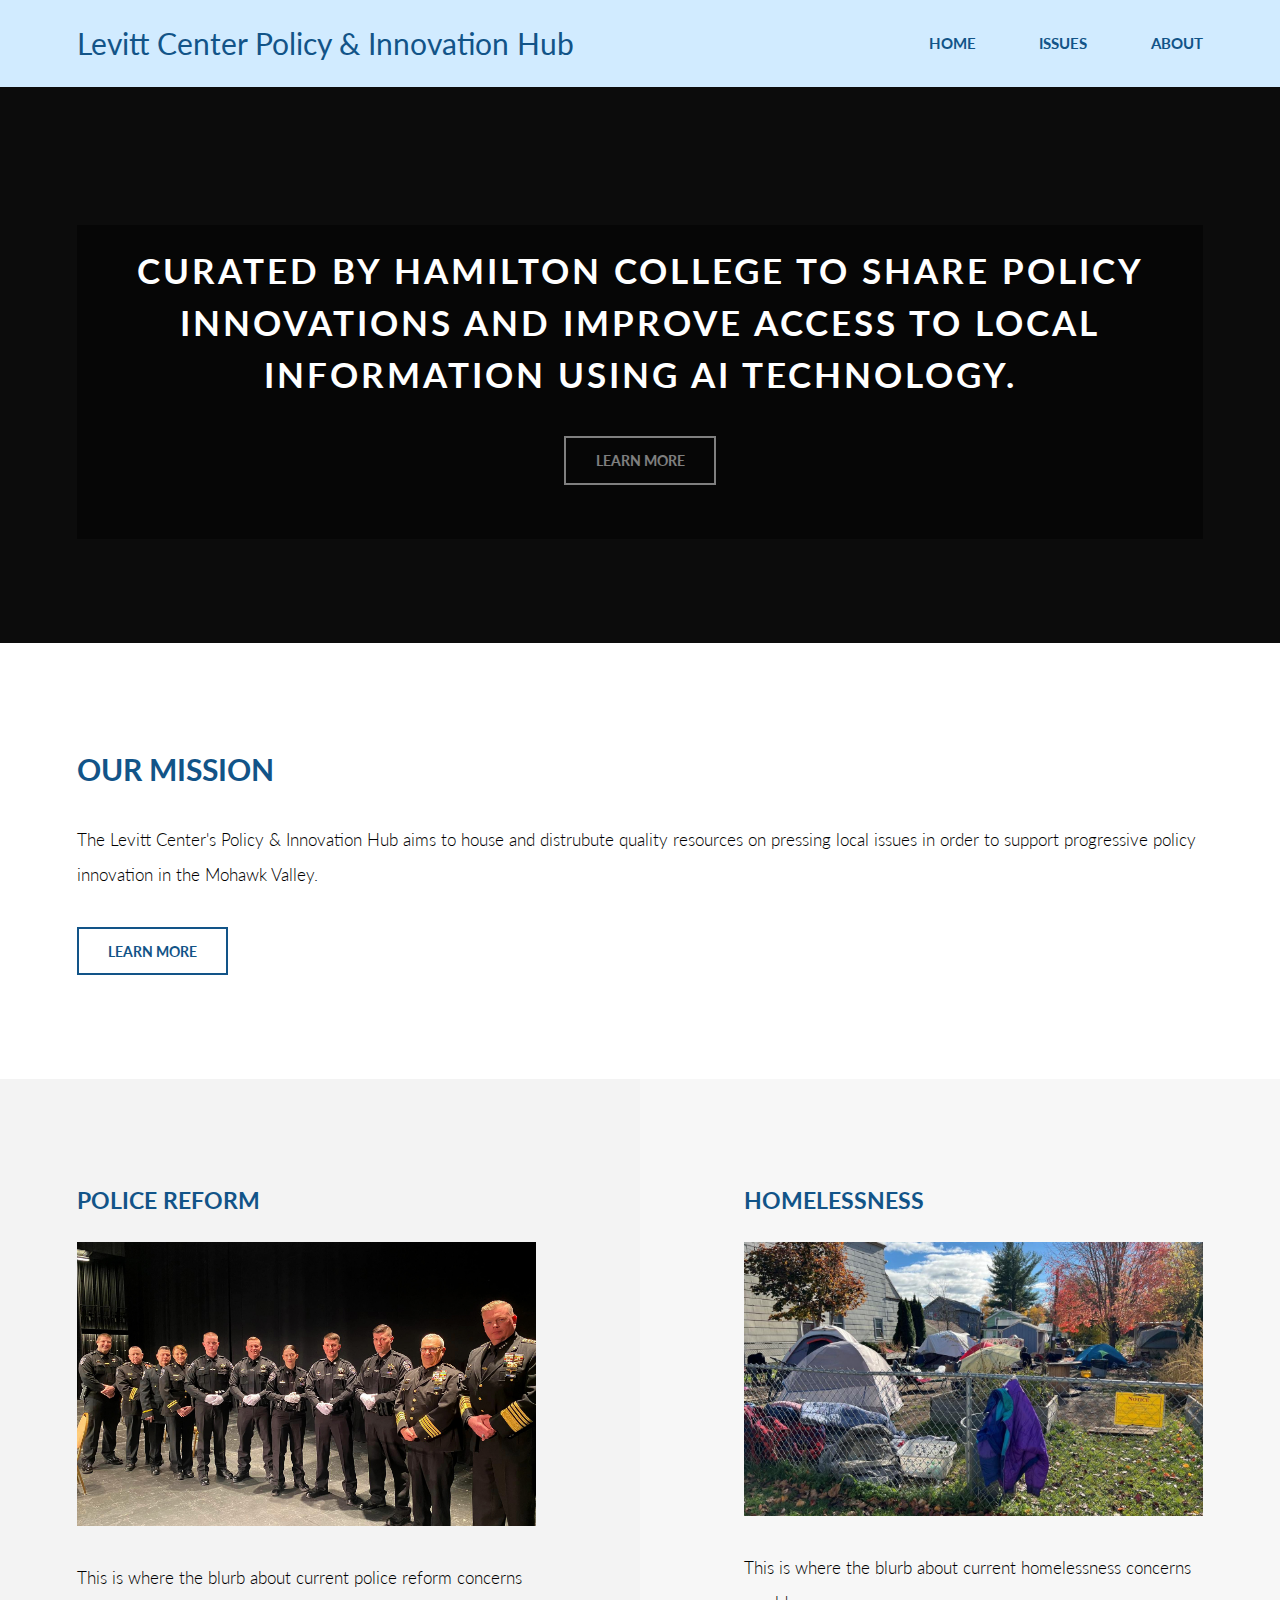
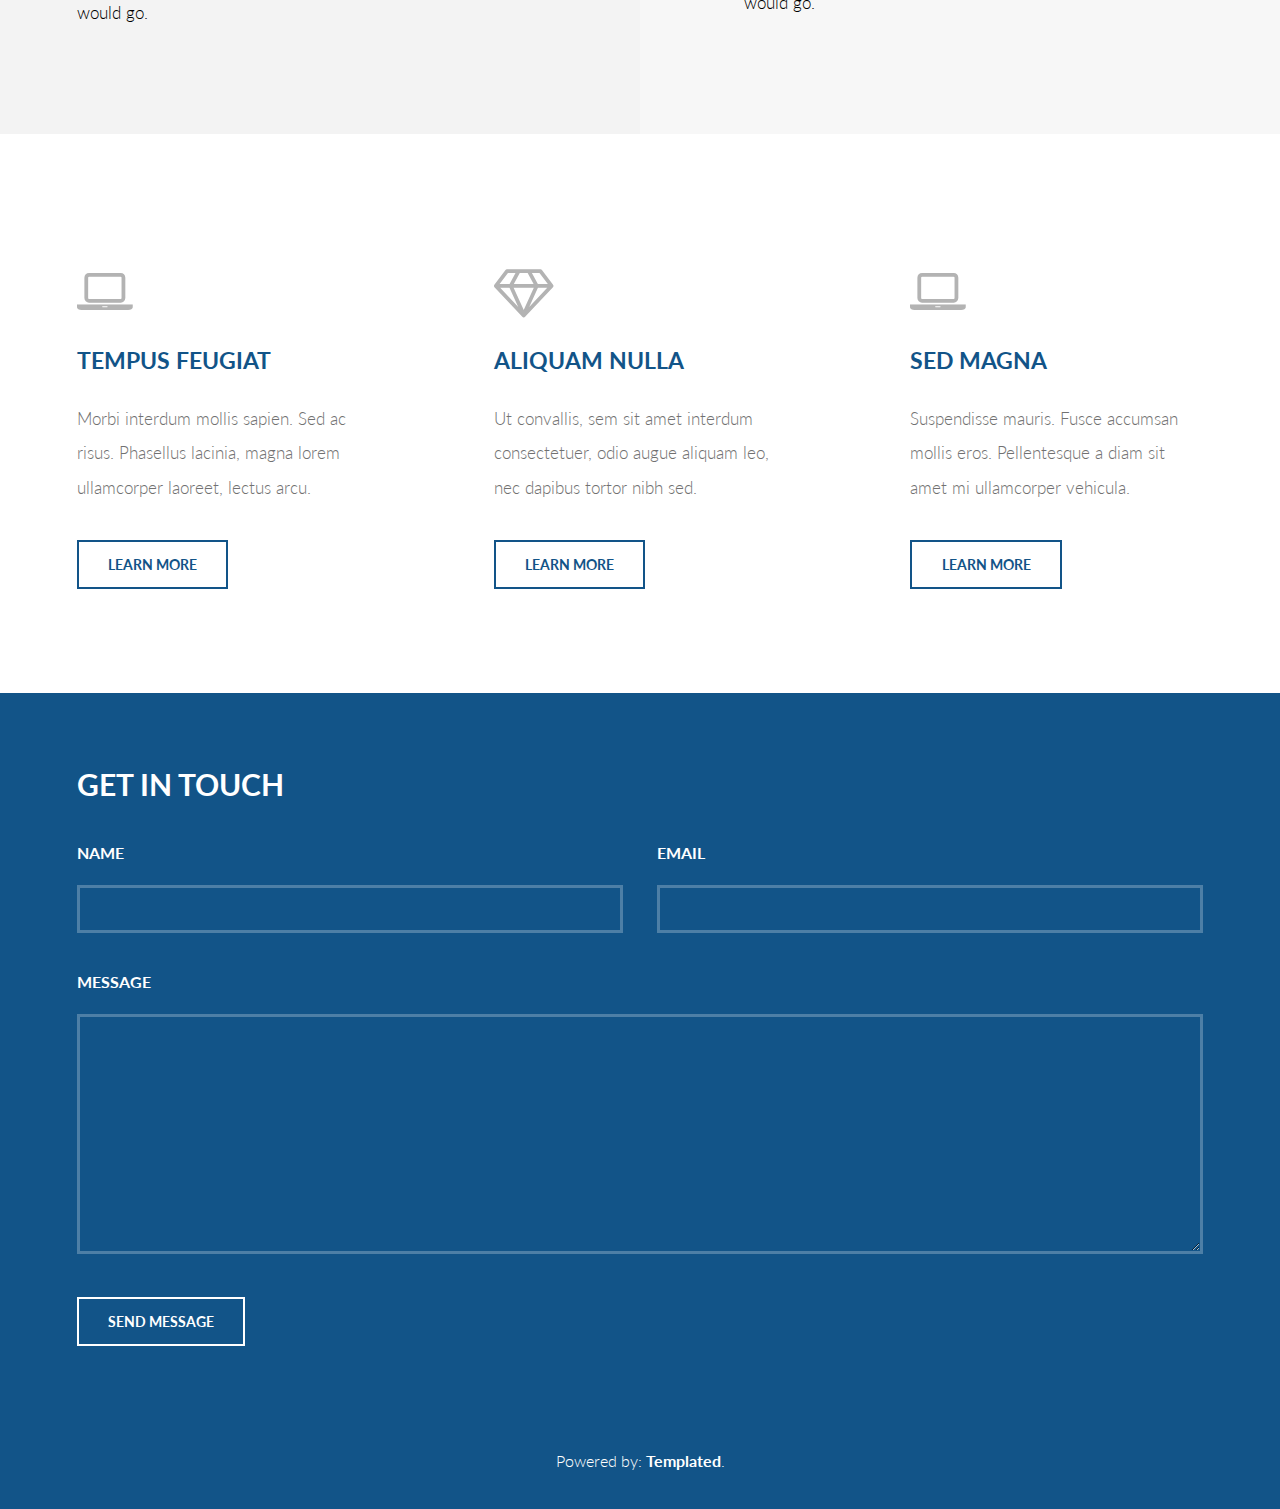
==== commit e78e22c4: "stuff + background" ====
--- a/index.html
+++ b/index.html
@@ -3,7 +3,15 @@
 	Introspect by TEMPLATED
 	templated.co @templatedco
 	Released for free under the Creative Commons Attribution 3.0 license (templated.co/license)
---><html><head><title>Home</title><meta charset="utf-8"><meta name="robots" content="index, follow, max-image-preview:large, max-snippet:-1, max-video-preview:-1"><meta name="viewport" content="width=device-width, initial-scale=1, user-scalable=no"><link rel="stylesheet" href="assets/css/main.css"></head><body>
+--><html>
+	<head>
+		<title>Home</title>
+		<meta charset="utf-8">
+		<meta name="robots" content="index, follow, max-image-preview:large, max-snippet:-1, max-video-preview:-1">
+		<meta name="viewport" content="width=device-width, initial-scale=1, user-scalable=no">
+		<link rel="stylesheet" href="assets/css/main.css">
+	</head>
+	<body>
 
 		<!-- Header -->
 			<header id="header">
@@ -25,10 +33,12 @@
 
 		<!-- Banner -->
 			<section id="banner">
-				<div class="inner">
+				<div class="inner" id="curated-message">
 					<h1>Curated by Hamilton College to share policy innovations and improve access to local information using AI technology.</span></h1>
-					<ul class="actions"><li><a href="#" class="button alt">Learn More</a></li>
-					</ul></div>
+					<ul class="actions">
+						<li><a href="#" class="button alt">Learn More</a></li>
+					</ul>
+				</div>
 			</section>
 			
 			<!-- One -->
@@ -61,19 +71,31 @@
 			
 			<!-- Three -->
 			
-			<section id="three"><div class="inner">
-					<article><div class="content">
+			<section id="three">
+				<div class="inner">
+					<article>
+						<div class="content">
 							<span class="icon fa-laptop"></span>
-							<header><h3>Tempus Feugiat</h3>
-							</header><p>Morbi interdum mollis sapien. Sed ac risus. Phasellus lacinia, magna lorem ullamcorper laoreet, lectus arcu.</p>
-							<ul class="actions"><li><a href="#" class="button alt">Learn More</a></li>
-							</ul></div>
-					</article><article><div class="content">
+							<header>
+								<h3>Tempus Feugiat</h3>
+							</header>
+							<p>Morbi interdum mollis sapien. Sed ac risus. Phasellus lacinia, magna lorem ullamcorper laoreet, lectus arcu.</p>
+							<ul class="actions">
+								<li><a href="#" class="button alt">Learn More</a></li>
+							</ul>
+						</div>
+					</article>
+					<article>
+						<div class="content">
 							<span class="icon fa-diamond"></span>
-							<header><h3>Aliquam Nulla</h3>
-							</header><p>Ut convallis, sem sit amet interdum consectetuer, odio augue aliquam leo, nec dapibus tortor nibh sed.</p>
-							<ul class="actions"><li><a href="#" class="button alt">Learn More</a></li>
-							</ul></div>
+							<header>
+								<h3>Aliquam Nulla</h3>
+							</header>
+							<p>Ut convallis, sem sit amet interdum consectetuer, odio augue aliquam leo, nec dapibus tortor nibh sed.</p>
+							<ul class="actions">
+								<li><a href="#" class="button alt">Learn More</a></li>
+							</ul>
+						</div>
 					</article><article><div class="content">
 							<span class="icon fa-laptop"></span>
 							<header><h3>Sed Magna</h3>
@@ -84,20 +106,28 @@
 			</section>
 			
 			<!-- Footer -->
-			<section id="footer"><div class="inner">
-					<header><h2>Get in Touch</h2>
-					</header><form method="post" action="#">
+			<section id="footer">
+				<div class="inner">
+					<header>
+						<h2>Get in Touch</h2>
+					</header>
+					<form method="post" action="#">
 						<div class="field half first">
 							<label for="name">Name</label>
-							<input type="text" name="name" id="name"></div>
+							<input type="text" name="name" id="name">
+						</div>
 						<div class="field half">
 							<label for="email">Email</label>
-							<input type="text" name="email" id="email"></div>
+							<input type="text" name="email" id="email">
+						</div>
 						<div class="field">
 							<label for="message">Message</label>
-							<textarea name="message" id="message" rows="6"></textarea></div>
-						<ul class="actions"><li><input type="submit" value="Send Message" class="alt"></li>
-						</ul></form>
+							<textarea name="message" id="message" rows="6"></textarea>
+						</div>
+						<ul class="actions">
+							<li><input type="submit" value="Send Message" class="alt"></li>
+						</ul>
+					</form>
 				</div>
 			</section>
 			<div class="copyright">
--- a/assets/css/main.css
+++ b/assets/css/main.css
@@ -4011,4 +4011,29 @@
     /* Show the dropdown menu on hover */
     .dropdown:hover .dropdown-content {
         display: block;
-    }+    }
+
+	/* Additional styles for the background image */
+	#curated-message {
+		position: relative;
+		color: white;
+		padding: 20px;
+		text-align: center;
+		background: url('assets/images/uticatents.jpg') no-repeat center center;
+		background-size: cover;
+	}
+	/* Optional: Adding a semi-transparent background color for better text visibility */
+	#curated-message::before {
+		content: '';
+		position: absolute;
+		top: 0;
+		left: 0;
+		right: 0;
+		bottom: 0;
+		background: rgba(0, 0, 0, 0.5); /* Semi-transparent black */
+		z-index: 1;
+	}
+	#curated-message h1 {
+		position: relative;
+		z-index: 2;
+	}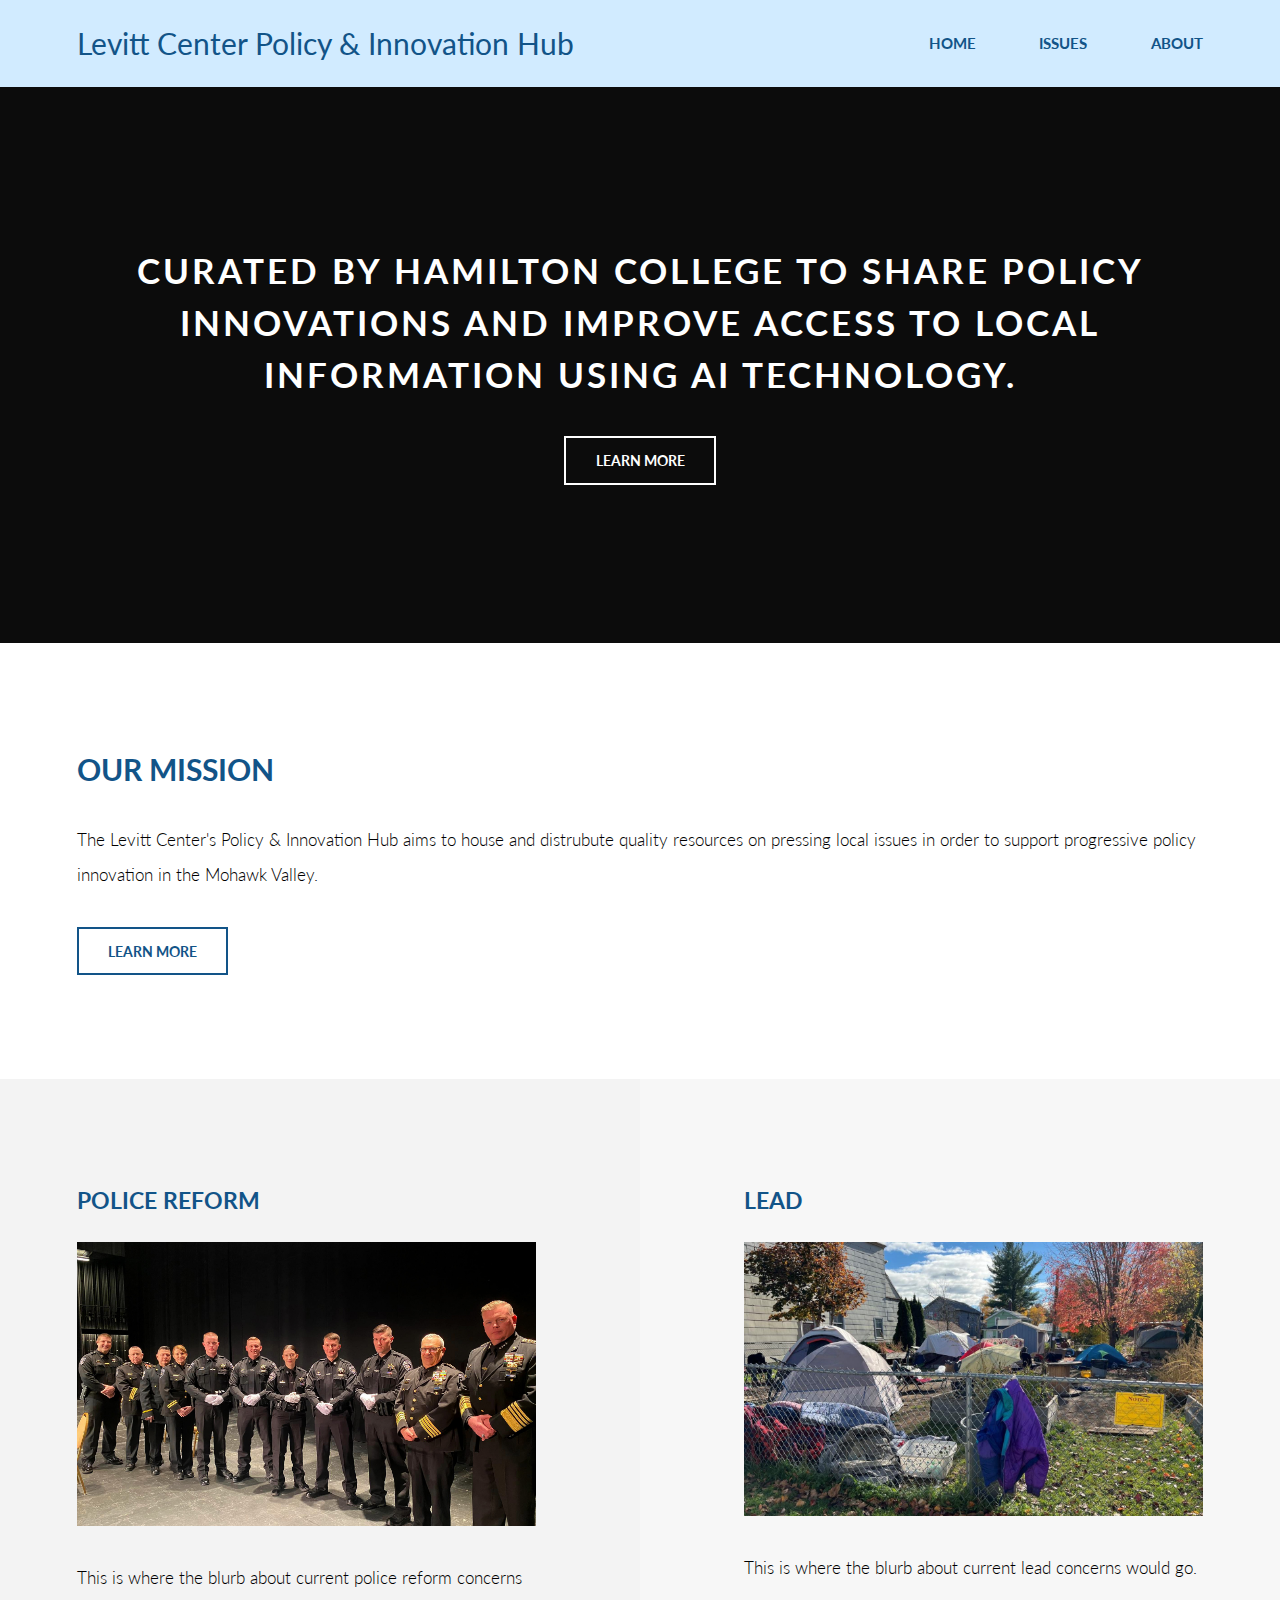
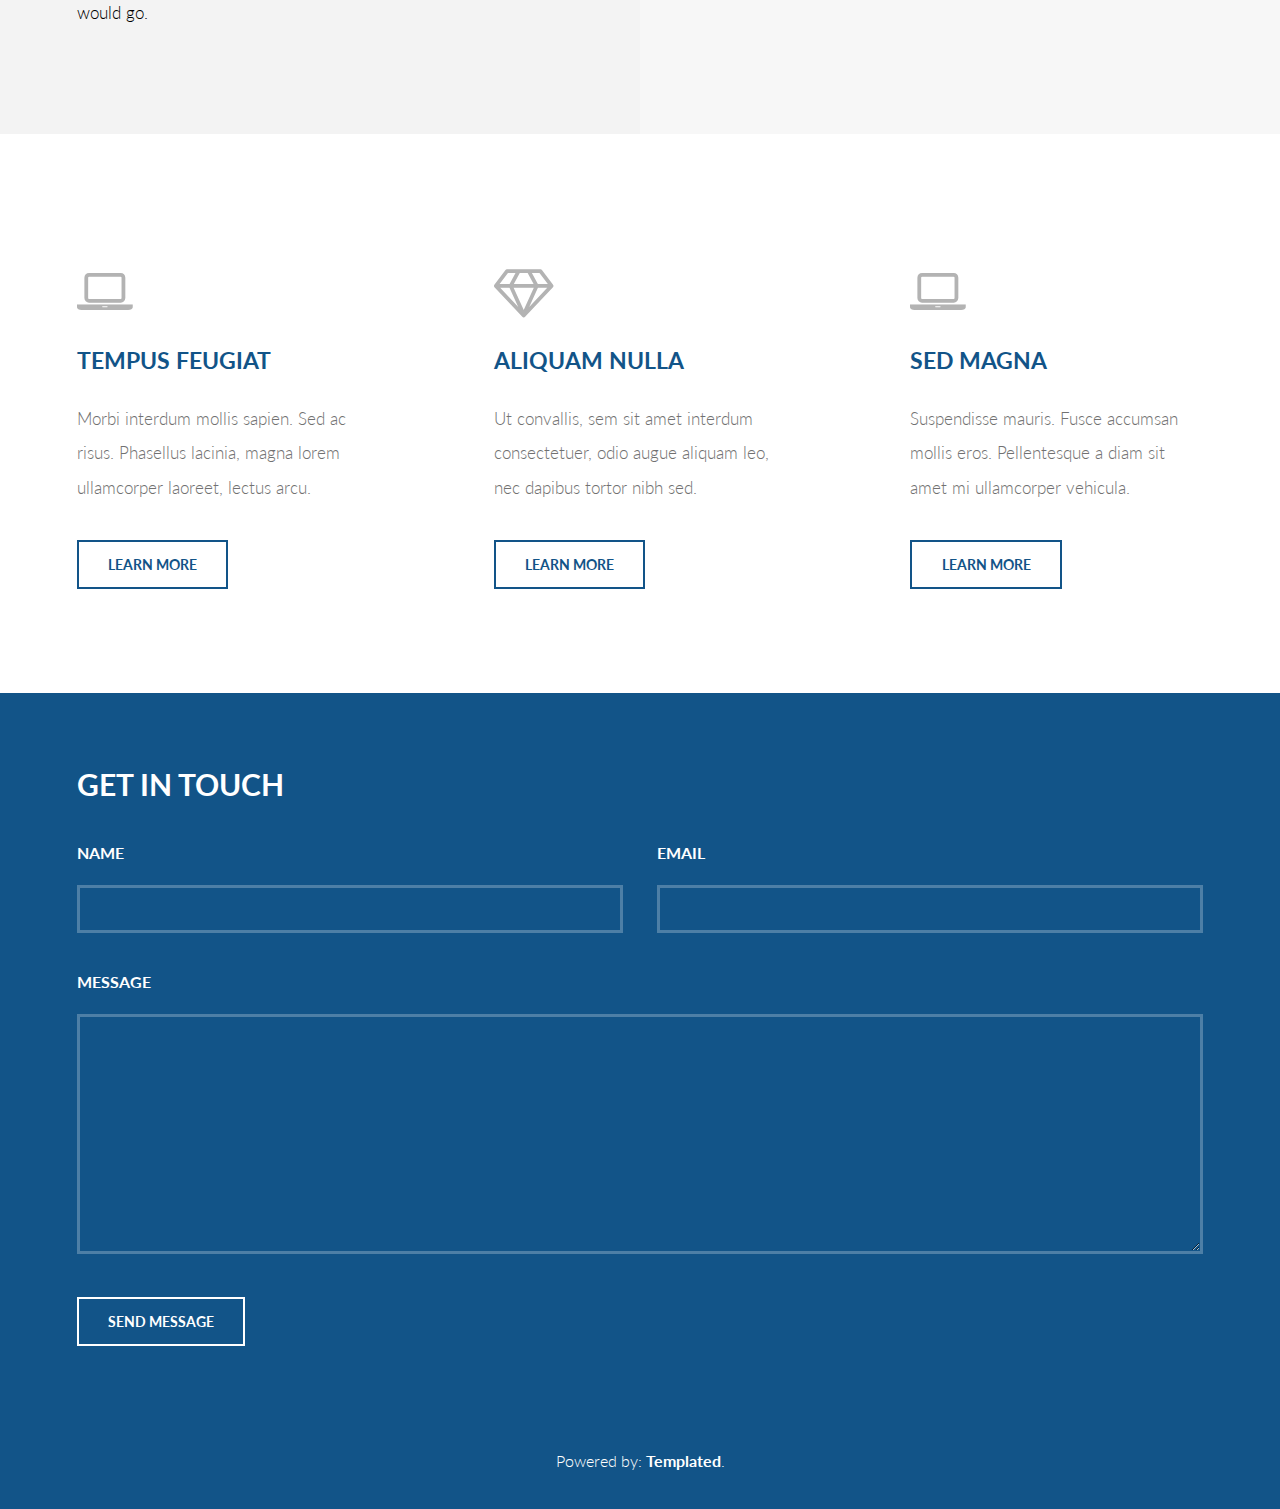
==== commit a48a9551: "reorganizing sections" ====
--- a/index.html
+++ b/index.html
@@ -22,8 +22,8 @@
 						<div class="dropdown">
 							<a href="generic.html" class="dropbtn">Issues</a>
 							<div class="dropdown-content">
+								<a href="policereform.html">Police Reform</a>
 								<a href="lead.html">Lead</a>
-								<a href="policereform.html">Police Reform</a>
 							</div>
 						</div>
 						<a href="elements.html">About</a>
@@ -61,10 +61,10 @@
 							<p>This is where the blurb about current police reform concerns would go.</p>
 						</div>
 					</article><article class="alt"><div class="content">
-							<header><h3>Homelessness</h3>
+							<header><h3>Lead</h3>
 							</header><div class="image fit">
 								<img src="images/uticatents.jpg" alt="" width="473" height="220"></div>
-							<p>This is where the blurb about current homelessness concerns would go.</p>
+							<p>This is where the blurb about current lead concerns would go.</p>
 						</div>
 					</article></div>
 			</section>
--- a/assets/css/main.css
+++ b/assets/css/main.css
@@ -4019,20 +4019,10 @@
 		color: white;
 		padding: 20px;
 		text-align: center;
-		background: url('assets/images/uticatents.jpg') no-repeat center center;
+		background: url('images/uticatents.jpg') no-repeat center center;
 		background-size: cover;
 	}
-	/* Optional: Adding a semi-transparent background color for better text visibility */
-	#curated-message::before {
-		content: '';
-		position: absolute;
-		top: 0;
-		left: 0;
-		right: 0;
-		bottom: 0;
-		background: rgba(0, 0, 0, 0.5); /* Semi-transparent black */
-		z-index: 1;
-	}
+
 	#curated-message h1 {
 		position: relative;
 		z-index: 2;
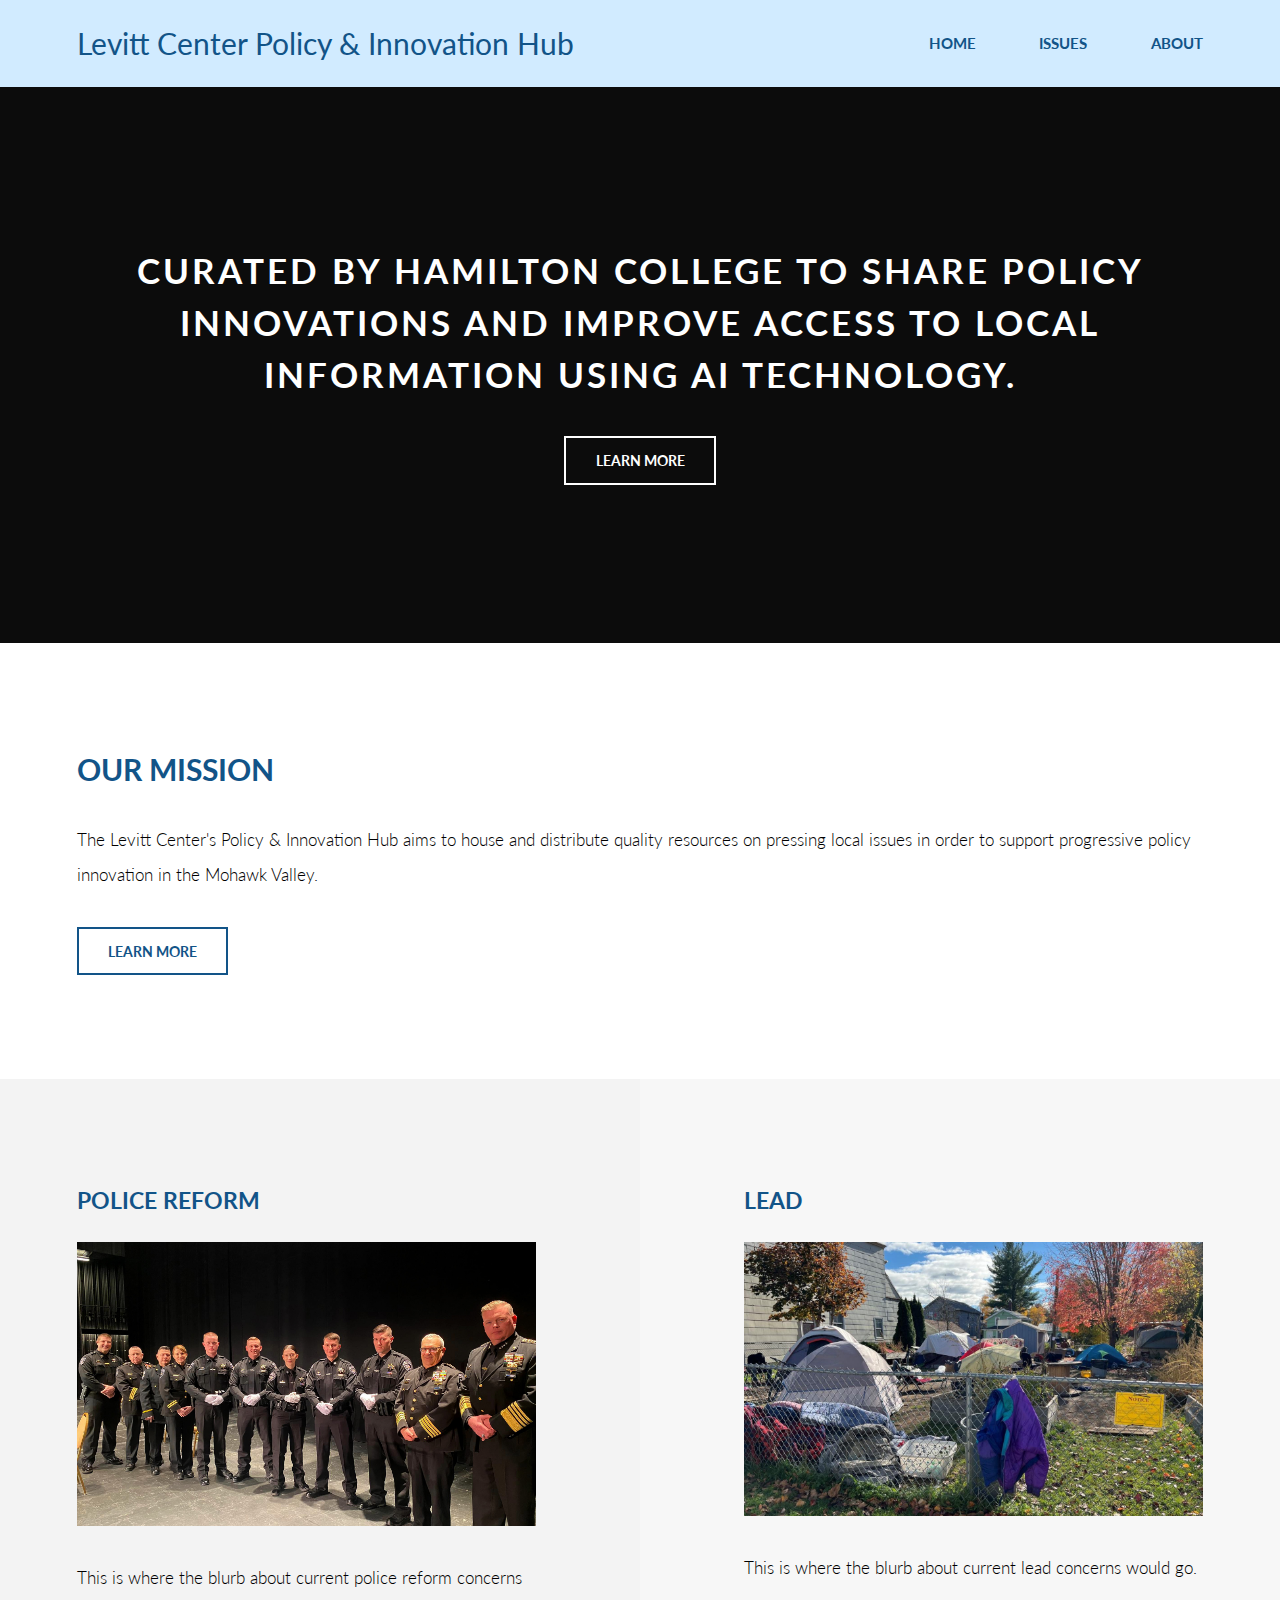
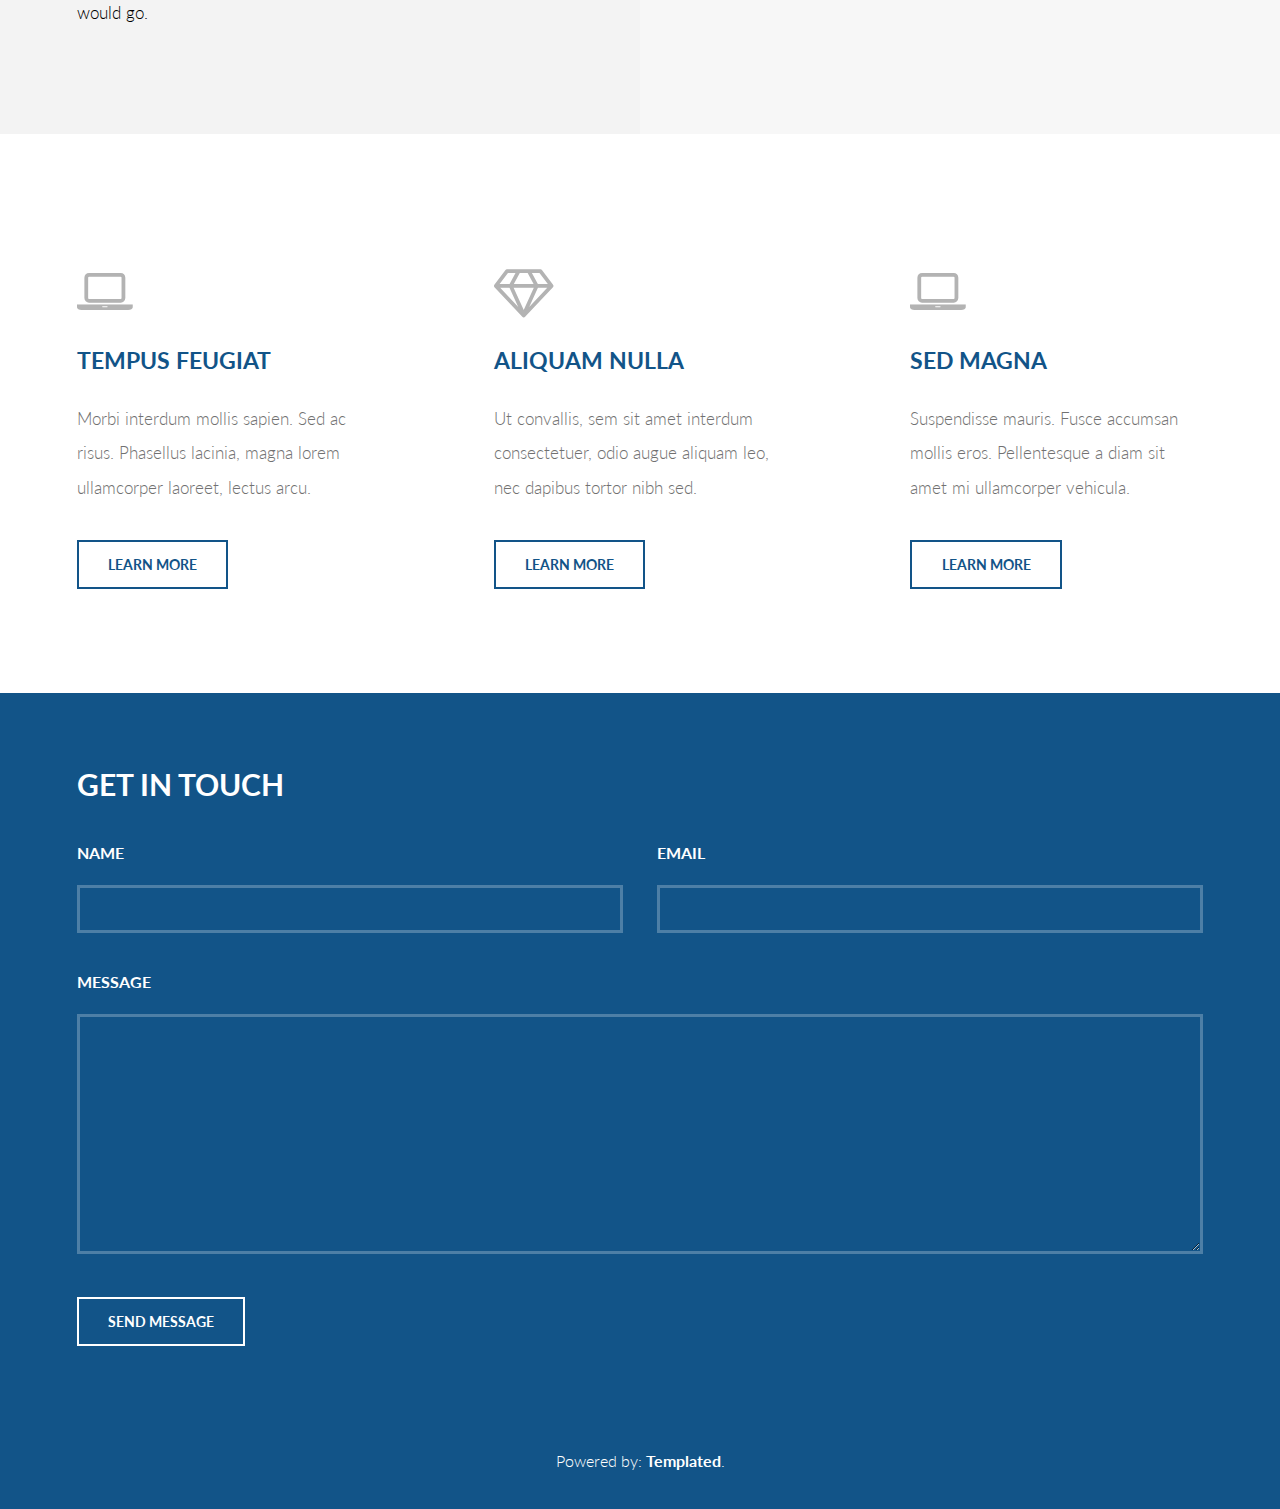
==== commit fcc5d67b: "reformat index.html" ====
--- a/index.html
+++ b/index.html
@@ -1,138 +1,161 @@
 <!DOCTYPE HTML>
-<!--
-	Introspect by TEMPLATED
-	templated.co @templatedco
-	Released for free under the Creative Commons Attribution 3.0 license (templated.co/license)
---><html>
-	<head>
-		<title>Home</title>
-		<meta charset="utf-8">
-		<meta name="robots" content="index, follow, max-image-preview:large, max-snippet:-1, max-video-preview:-1">
-		<meta name="viewport" content="width=device-width, initial-scale=1, user-scalable=no">
-		<link rel="stylesheet" href="assets/css/main.css">
-	</head>
-	<body>
+<html>
+<head>
+    <title>Home</title>
+    <meta charset="utf-8">
+    <meta name="robots" content="index, follow, max-image-preview:large, max-snippet:-1, max-video-preview:-1">
+    <meta name="viewport" content="width=device-width, initial-scale=1, user-scalable=no">
+    <link rel="stylesheet" href="assets/css/main.css">
+</head>
+<body>
 
-		<!-- Header -->
-			<header id="header">
-				<div class="inner">
-					<a href="index.html" class="logo">Levitt Center Policy & Innovation Hub</a>
-					<nav id="nav">
-						<a href="index.html">Home</a>
-						<div class="dropdown">
-							<a href="generic.html" class="dropbtn">Issues</a>
-							<div class="dropdown-content">
-								<a href="policereform.html">Police Reform</a>
-								<a href="lead.html">Lead</a>
-							</div>
-						</div>
-						<a href="elements.html">About</a>
-					</nav></div>
-			</header>
-			<a href="#menu" class="navPanelToggle"><span class="fa fa-bars"></span></a>
+<!-- Header -->
+<header id="header">
+    <div class="inner">
+        <a href="index.html" class="logo">Levitt Center Policy & Innovation Hub</a>
+        <nav id="nav">
+            <a href="index.html">Home</a>
+            <div class="dropdown">
+                <a href="generic.html" class="dropbtn">Issues</a>
+                <div class="dropdown-content">
+                    <a href="policereform.html">Police Reform</a>
+                    <a href="lead.html">Lead</a>
+                </div>
+            </div>
+            <a href="elements.html">About</a>
+        </nav>
+    </div>
+</header>
+<a href="#menu" class="navPanelToggle"><span class="fa fa-bars"></span></a>
 
-		<!-- Banner -->
-			<section id="banner">
-				<div class="inner" id="curated-message">
-					<h1>Curated by Hamilton College to share policy innovations and improve access to local information using AI technology.</span></h1>
-					<ul class="actions">
-						<li><a href="#" class="button alt">Learn More</a></li>
-					</ul>
-				</div>
-			</section>
-			
-			<!-- One -->
-			
-			<section id="one"><div class="inner">
-					<header><h2>Our Mission</h2>
-					</header><p>The Levitt Center's Policy & Innovation Hub aims to house and distrubute quality resources on pressing local issues in order
-						to support progressive policy innovation in the Mohawk Valley.</p>
-					<ul class="actions"><li><a href="#" class="button alt">Learn More</a></li>
-					</ul></div>
-			</section>
-			
-			<!-- Two -->
-			
-			<section id="two"><div class="inner">
-					<article><div class="content">
-							<header><h3>Police Reform</h3>
-							</header><div class="image fit">
-								<img src="images/uticapolice1.jpeg" alt="" width="473" height="220"></div>
-							<p>This is where the blurb about current police reform concerns would go.</p>
-						</div>
-					</article><article class="alt"><div class="content">
-							<header><h3>Lead</h3>
-							</header><div class="image fit">
-								<img src="images/uticatents.jpg" alt="" width="473" height="220"></div>
-							<p>This is where the blurb about current lead concerns would go.</p>
-						</div>
-					</article></div>
-			</section>
-			
-			<!-- Three -->
-			
-			<section id="three">
-				<div class="inner">
-					<article>
-						<div class="content">
-							<span class="icon fa-laptop"></span>
-							<header>
-								<h3>Tempus Feugiat</h3>
-							</header>
-							<p>Morbi interdum mollis sapien. Sed ac risus. Phasellus lacinia, magna lorem ullamcorper laoreet, lectus arcu.</p>
-							<ul class="actions">
-								<li><a href="#" class="button alt">Learn More</a></li>
-							</ul>
-						</div>
-					</article>
-					<article>
-						<div class="content">
-							<span class="icon fa-diamond"></span>
-							<header>
-								<h3>Aliquam Nulla</h3>
-							</header>
-							<p>Ut convallis, sem sit amet interdum consectetuer, odio augue aliquam leo, nec dapibus tortor nibh sed.</p>
-							<ul class="actions">
-								<li><a href="#" class="button alt">Learn More</a></li>
-							</ul>
-						</div>
-					</article><article><div class="content">
-							<span class="icon fa-laptop"></span>
-							<header><h3>Sed Magna</h3>
-							</header><p>Suspendisse mauris. Fusce accumsan mollis eros. Pellentesque a diam sit amet mi ullamcorper vehicula.</p>
-							<ul class="actions"><li><a href="#" class="button alt">Learn More</a></li>
-							</ul></div>
-					</article></div>
-			</section>
-			
-			<!-- Footer -->
-			<section id="footer">
-				<div class="inner">
-					<header>
-						<h2>Get in Touch</h2>
-					</header>
-					<form method="post" action="#">
-						<div class="field half first">
-							<label for="name">Name</label>
-							<input type="text" name="name" id="name">
-						</div>
-						<div class="field half">
-							<label for="email">Email</label>
-							<input type="text" name="email" id="email">
-						</div>
-						<div class="field">
-							<label for="message">Message</label>
-							<textarea name="message" id="message" rows="6"></textarea>
-						</div>
-						<ul class="actions">
-							<li><input type="submit" value="Send Message" class="alt"></li>
-						</ul>
-					</form>
-				</div>
-			</section>
-			<div class="copyright">
-			Powered by: <a href="https://templated.co/">Templated</a>.
-			</div>
+<!-- Banner -->
+<section id="banner">
+    <div class="inner" id="curated-message">
+        <h1>Curated by Hamilton College to share policy innovations and improve access to local information using AI technology.</h1>
+        <ul class="actions">
+            <li><a href="#" class="button alt">Learn More</a></li>
+        </ul>
+    </div>
+</section>
 
-		<!-- Scripts -->
-			<script src="assets/js/jquery.min.js"></script><script src="assets/js/skel.min.js"></script><script src="assets/js/util.js"></script><script src="assets/js/main.js"></script></body></html>
+<!-- One -->
+<section id="one">
+    <div class="inner">
+        <header>
+            <h2>Our Mission</h2>
+        </header>
+        <p>The Levitt Center's Policy & Innovation Hub aims to house and distribute quality resources on pressing local issues in order to support progressive policy innovation in the Mohawk Valley.</p>
+        <ul class="actions">
+            <li><a href="#" class="button alt">Learn More</a></li>
+        </ul>
+    </div>
+</section>
+
+<!-- Two -->
+<section id="two">
+    <div class="inner">
+        <article>
+            <div class="content">
+                <header>
+                    <h3>Police Reform</h3>
+                </header>
+                <div class="image fit">
+                    <img src="images/uticapolice1.jpeg" alt="" width="473" height="220">
+                </div>
+                <p>This is where the blurb about current police reform concerns would go.</p>
+            </div>
+        </article>
+        <article class="alt">
+            <div class="content">
+                <header>
+                    <h3>Lead</h3>
+                </header>
+                <div class="image fit">
+                    <img src="images/uticatents.jpg" alt="" width="473" height="220">
+                </div>
+                <p>This is where the blurb about current lead concerns would go.</p>
+            </div>
+        </article>
+    </div>
+</section>
+
+<!-- Three -->
+<section id="three">
+    <div class="inner">
+        <article>
+            <div class="content">
+                <span class="icon fa-laptop"></span>
+                <header>
+                    <h3>Tempus Feugiat</h3>
+                </header>
+                <p>Morbi interdum mollis sapien. Sed ac risus. Phasellus lacinia, magna lorem ullamcorper laoreet, lectus arcu.</p>
+                <ul class="actions">
+                    <li><a href="#" class="button alt">Learn More</a></li>
+                </ul>
+            </div>
+        </article>
+        <article>
+            <div class="content">
+                <span class="icon fa-diamond"></span>
+                <header>
+                    <h3>Aliquam Nulla</h3>
+                </header>
+                <p>Ut convallis, sem sit amet interdum consectetuer, odio augue aliquam leo, nec dapibus tortor nibh sed.</p>
+                <ul class="actions">
+                    <li><a href="#" class="button alt">Learn More</a></li>
+                </ul>
+            </div>
+        </article>
+        <article>
+            <div class="content">
+                <span class="icon fa-laptop"></span>
+                <header>
+                    <h3>Sed Magna</h3>
+                </header>
+                <p>Suspendisse mauris. Fusce accumsan mollis eros. Pellentesque a diam sit amet mi ullamcorper vehicula.</p>
+                <ul class="actions">
+                    <li><a href="#" class="button alt">Learn More</a></li>
+                </ul>
+            </div>
+        </article>
+    </div>
+</section>
+
+<!-- Footer -->
+<section id="footer">
+    <div class="inner">
+        <header>
+            <h2>Get in Touch</h2>
+        </header>
+        <form method="post" action="#">
+            <div class="field half first">
+                <label for="name">Name</label>
+                <input type="text" name="name" id="name">
+            </div>
+            <div class="field half">
+                <label for="email">Email</label>
+                <input type="text" name="email" id="email">
+            </div>
+            <div class="field">
+                <label for="message">Message</label>
+                <textarea name="message" id="message" rows="6"></textarea>
+            </div>
+            <ul class="actions">
+                <li><input type="submit" value="Send Message" class="alt"></li>
+            </ul>
+        </form>
+    </div>
+</section>
+
+<div class="copyright">
+    Powered by: <a href="https://templated.co/">Templated</a>.
+</div>
+
+<!-- Scripts -->
+<script src="assets/js/jquery.min.js"></script>
+<script src="assets/js/skel.min.js"></script>
+<script src="assets/js/util.js"></script>
+<script src="assets/js/main.js"></script>
+
+</body>
+</html>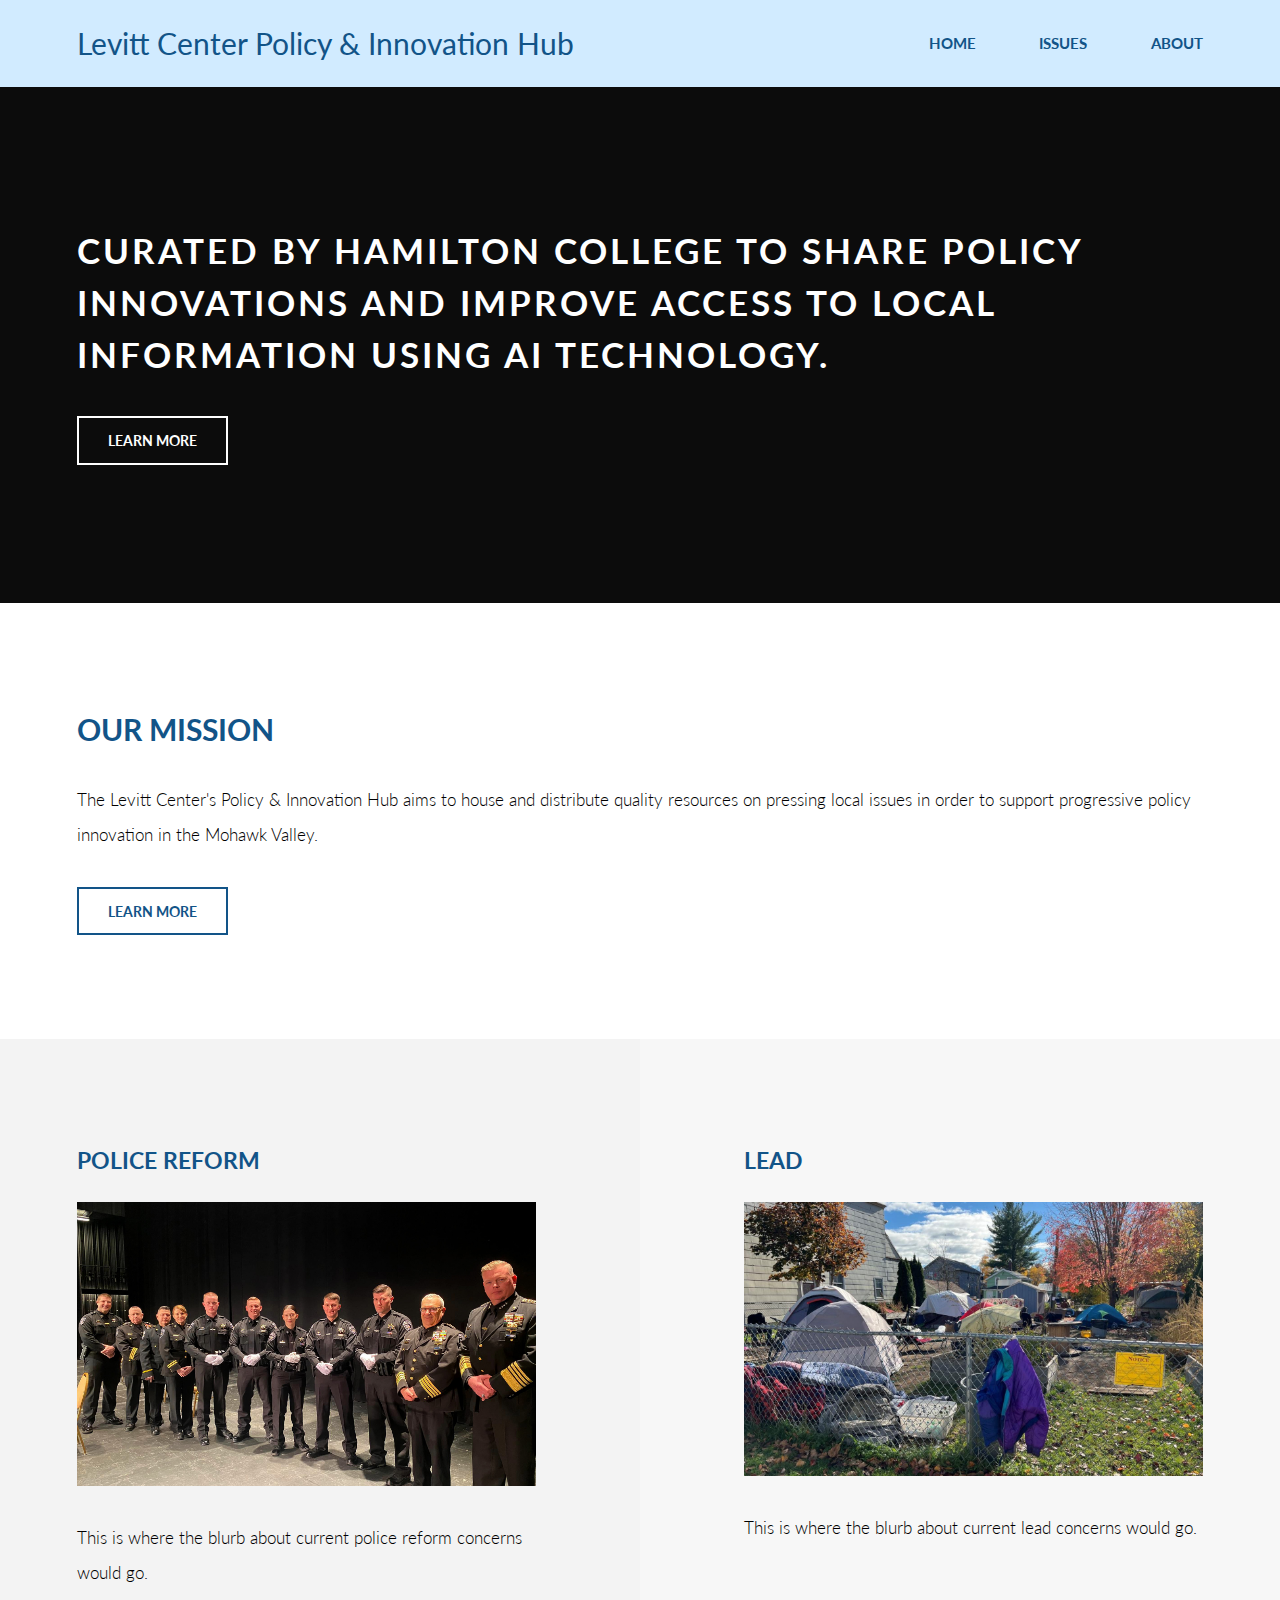
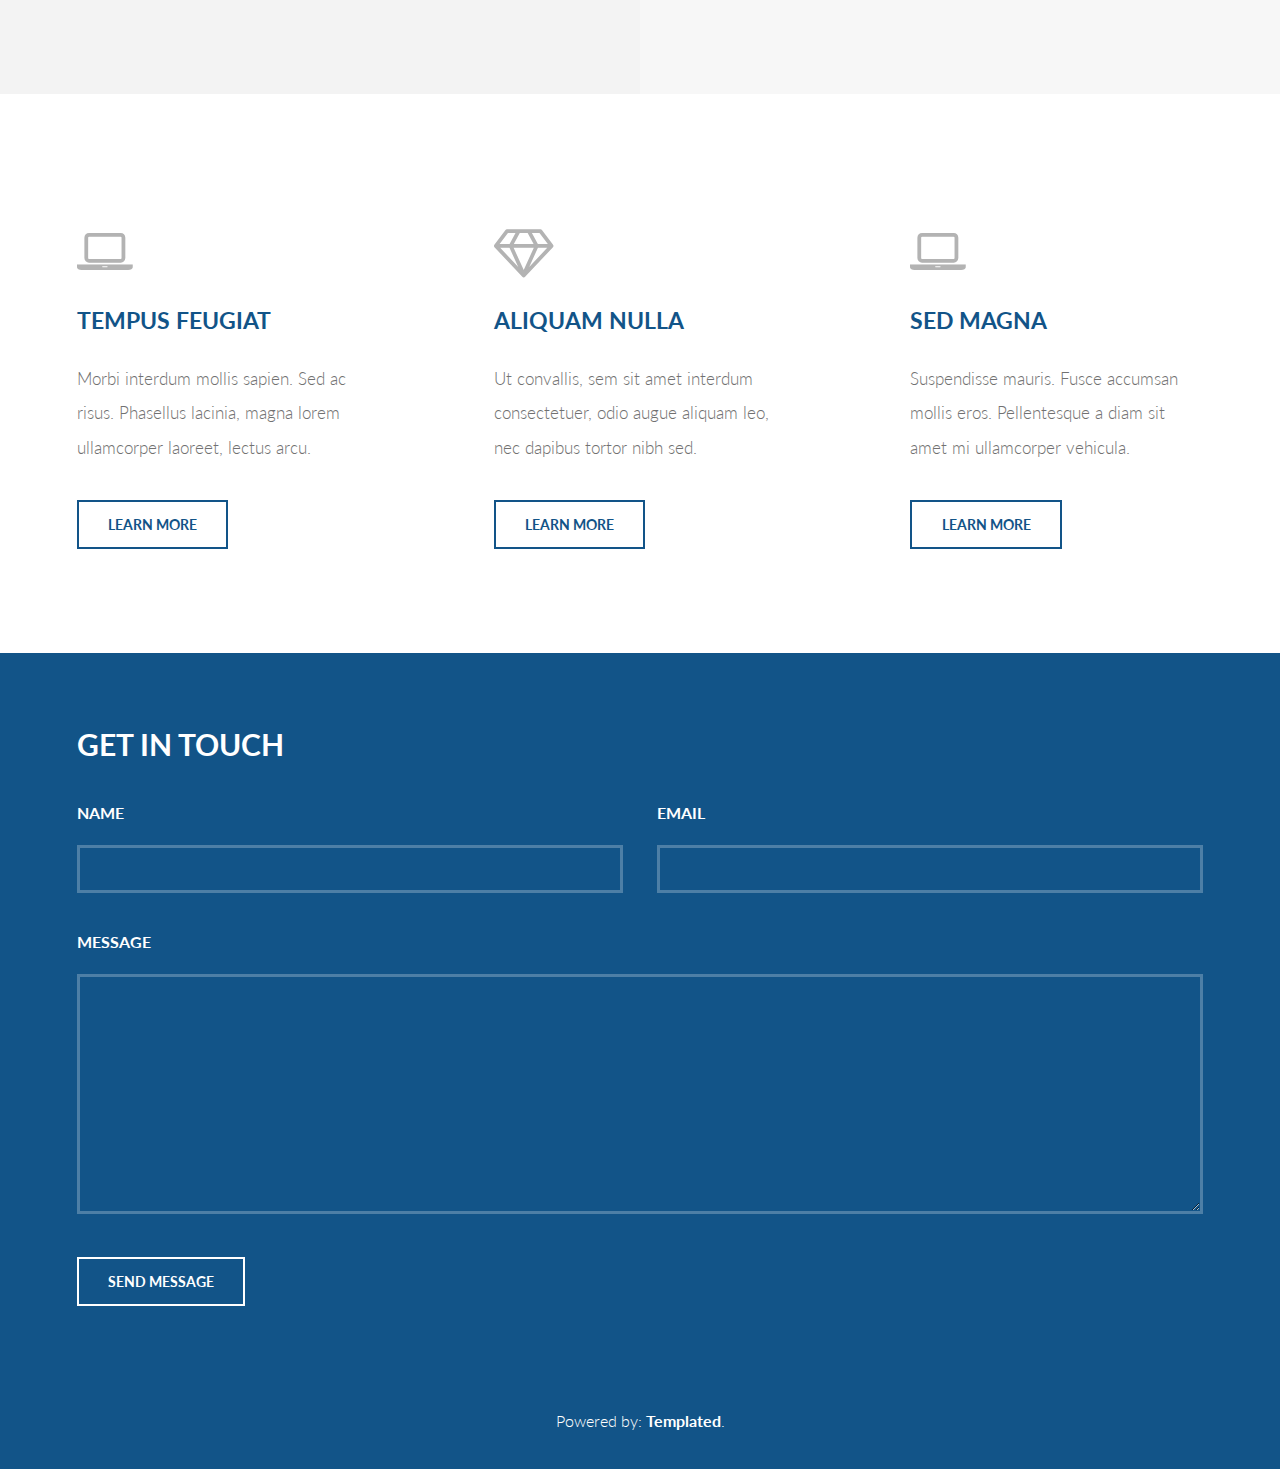
==== commit 638f7855: "removing curated message thing" ====
--- a/index.html
+++ b/index.html
@@ -30,7 +30,7 @@
 
 <!-- Banner -->
 <section id="banner">
-    <div class="inner" id="curated-message">
+    <div class="inner">
         <h1>Curated by Hamilton College to share policy innovations and improve access to local information using AI technology.</h1>
         <ul class="actions">
             <li><a href="#" class="button alt">Learn More</a></li>
@@ -57,7 +57,7 @@
         <article>
             <div class="content">
                 <header>
-                    <h3>Police Reform</h3>
+                    <h3><a href="policereform.html">Police Reform</a></h3>
                 </header>
                 <div class="image fit">
                     <img src="images/uticapolice1.jpeg" alt="" width="473" height="220">
@@ -68,7 +68,7 @@
         <article class="alt">
             <div class="content">
                 <header>
-                    <h3>Lead</h3>
+                    <h3><a href="lead.html">Lead</a></h3>
                 </header>
                 <div class="image fit">
                     <img src="images/uticatents.jpg" alt="" width="473" height="220">
--- a/assets/css/main.css
+++ b/assets/css/main.css
@@ -3370,7 +3370,7 @@
 		color: #272aea;
 		padding: 13em 0 11em 0;
 		background-color: #0c0c0c;
-		background-image: url("../../images/banner.jpg");
+		background-image: url("images/uticatents.jpg");
 		background-size: cover;
 		background-repeat: no-repeat;
 		background-position: 15% left;
@@ -4013,17 +4013,3 @@
         display: block;
     }
 
-	/* Additional styles for the background image */
-	#curated-message {
-		position: relative;
-		color: white;
-		padding: 20px;
-		text-align: center;
-		background: url('images/uticatents.jpg') no-repeat center center;
-		background-size: cover;
-	}
-
-	#curated-message h1 {
-		position: relative;
-		z-index: 2;
-	}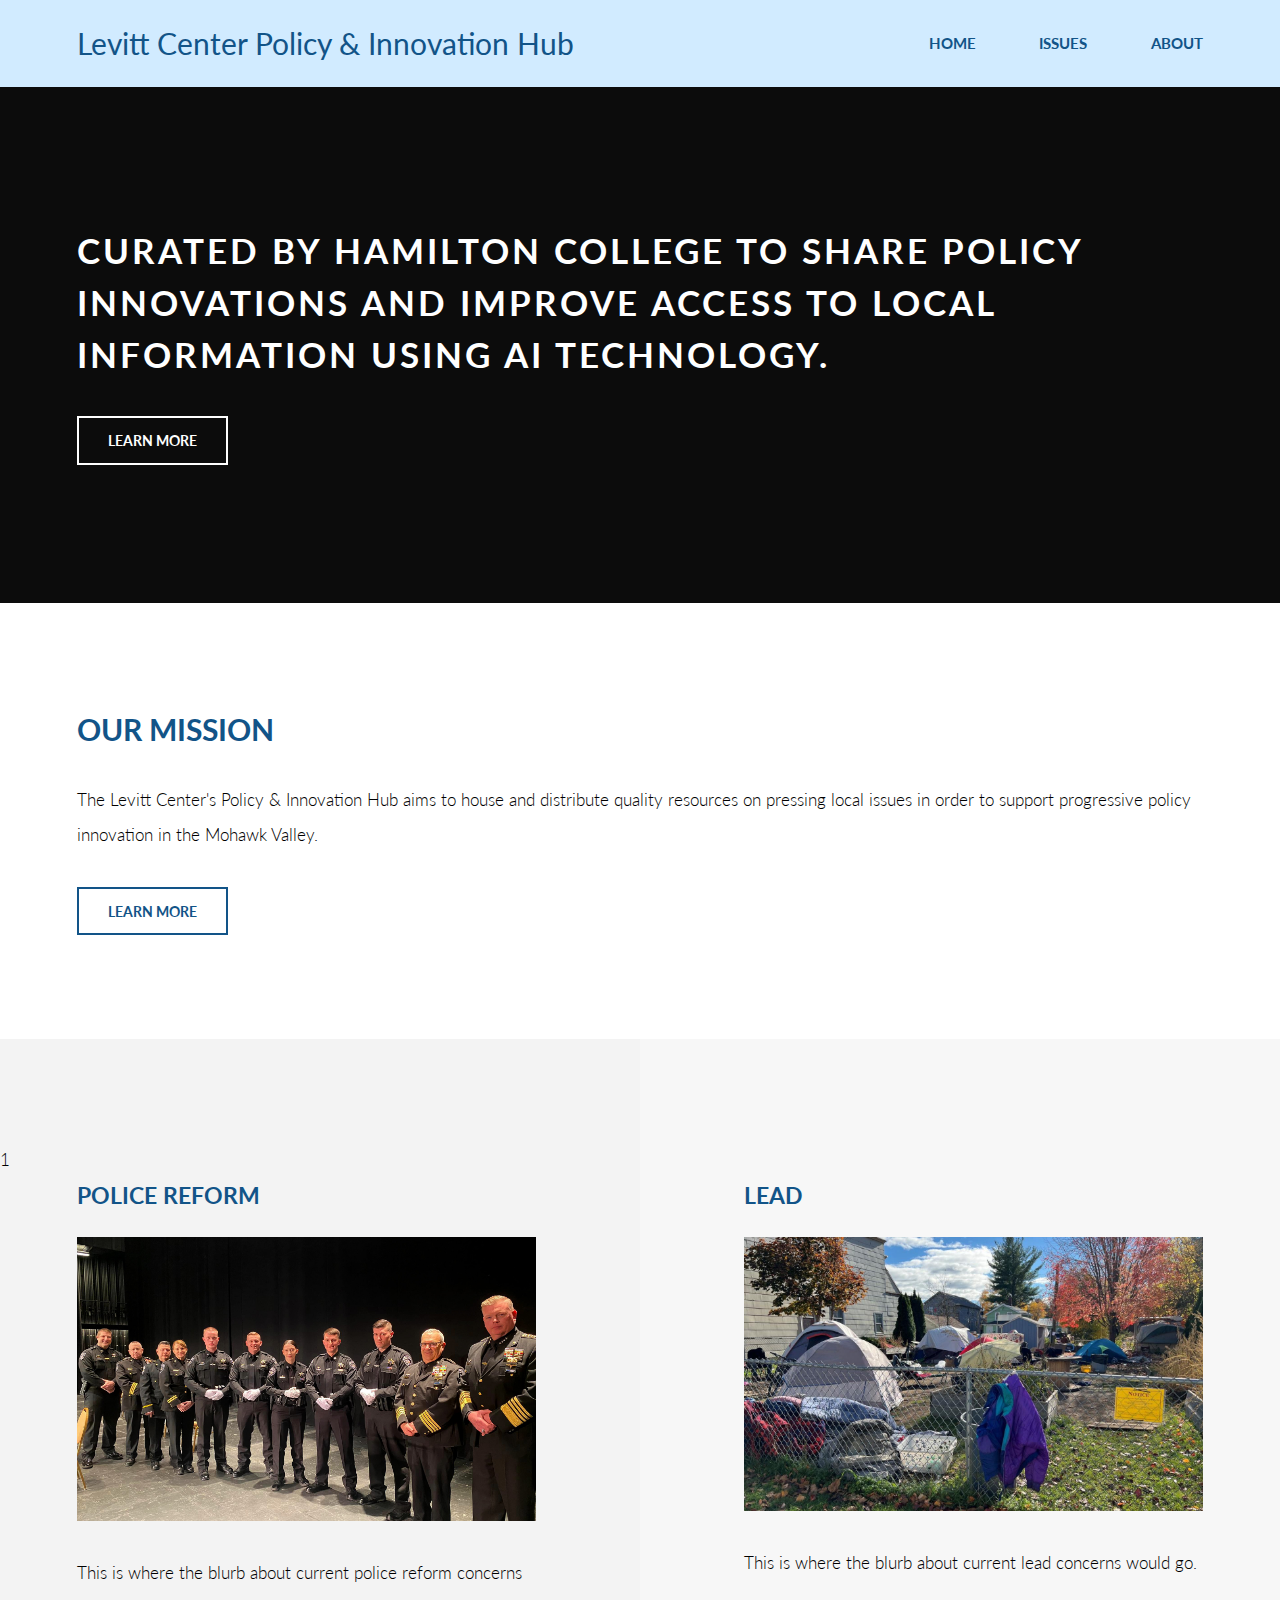
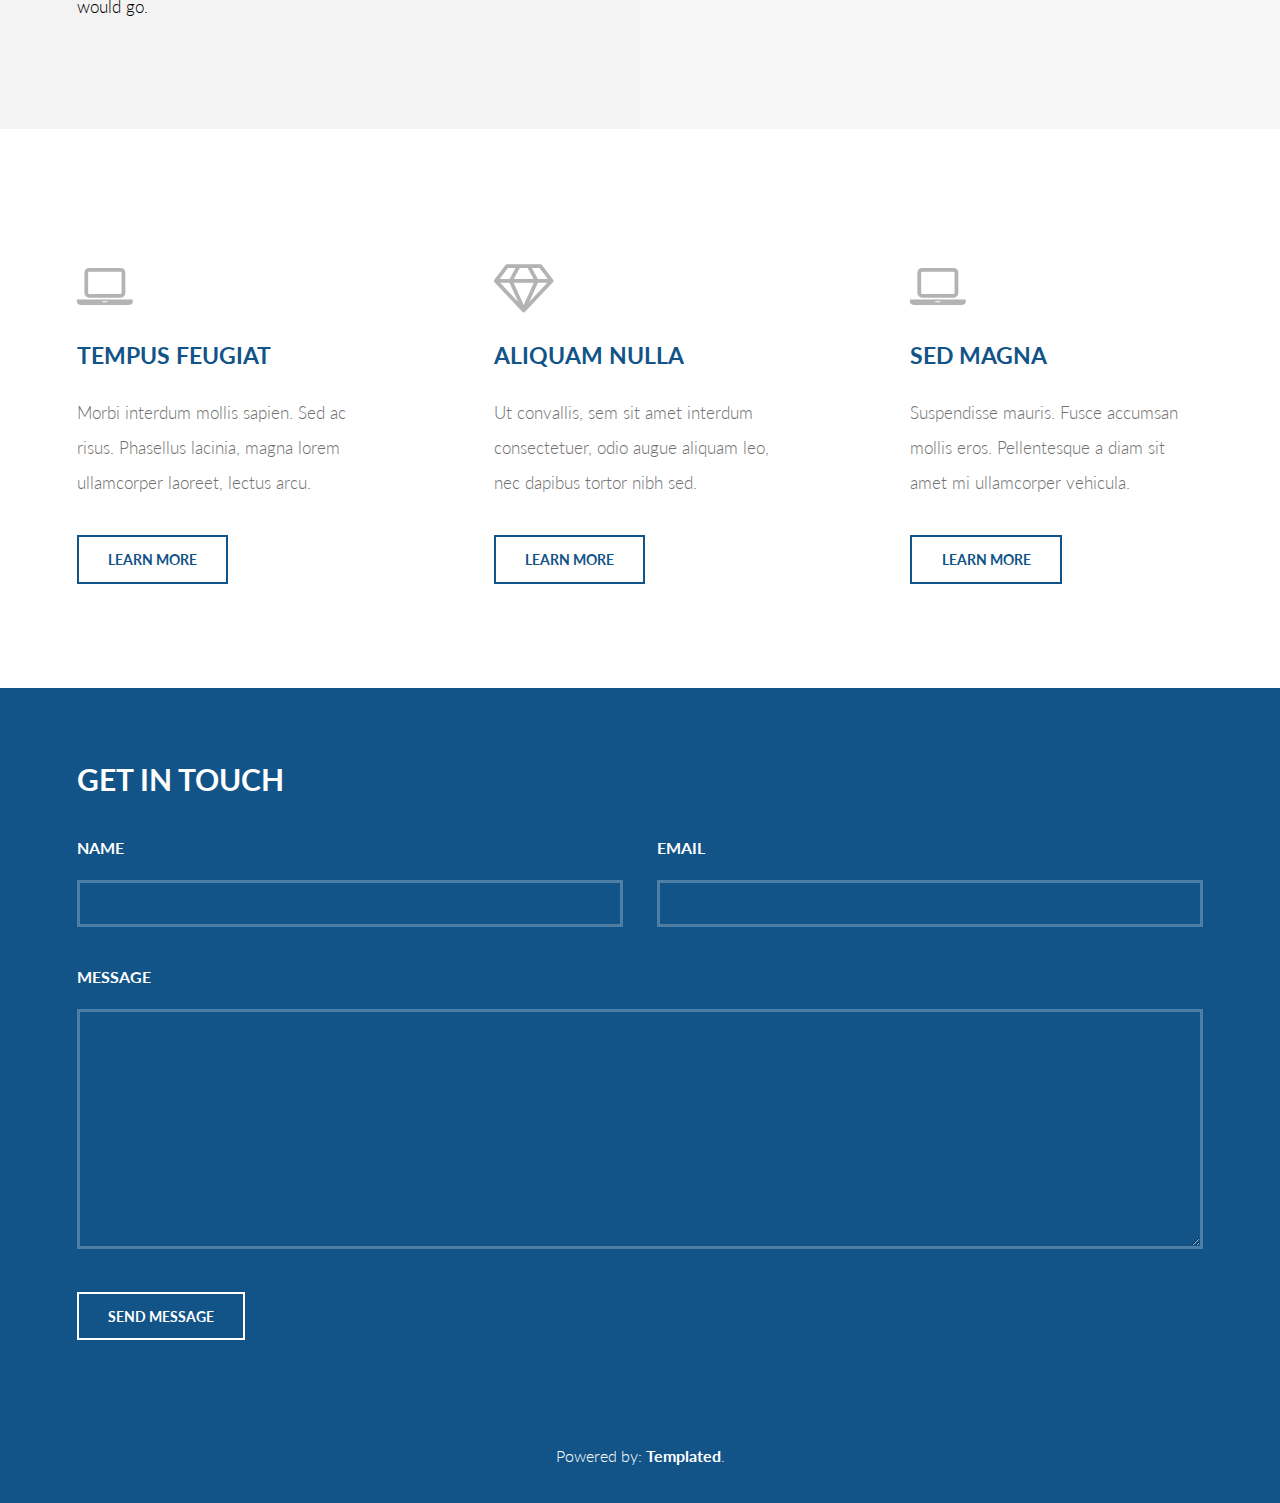
==== commit c3ece077: "something idk" ====
--- a/index.html
+++ b/index.html
@@ -53,7 +53,7 @@
 
 <!-- Two -->
 <section id="two">
-    <div class="inner">
+    1<div class="inner">
         <article>
             <div class="content">
                 <header>
--- a/assets/css/main.css
+++ b/assets/css/main.css
@@ -3366,7 +3366,6 @@
 /* Banner */
 
 	#banner {
-		background-color: #474ae5;
 		color: #272aea;
 		padding: 13em 0 11em 0;
 		background-color: #0c0c0c;
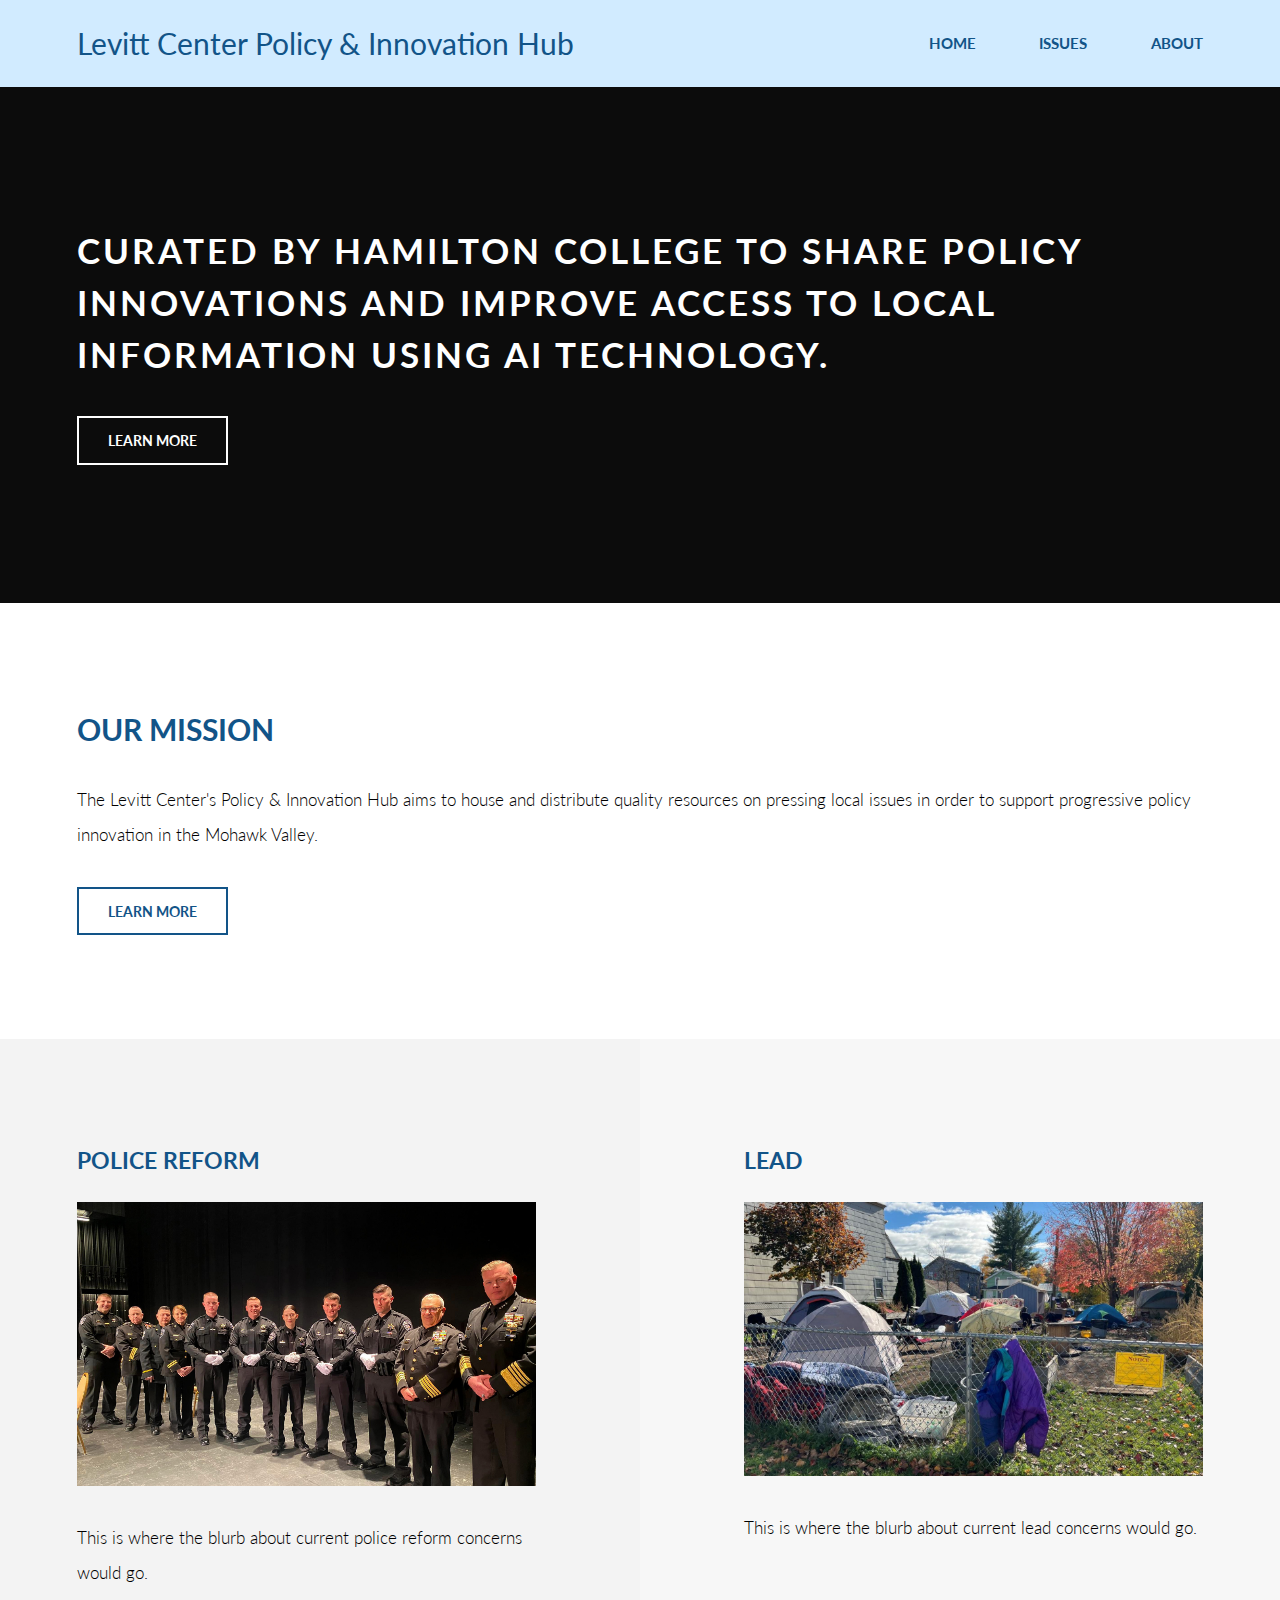
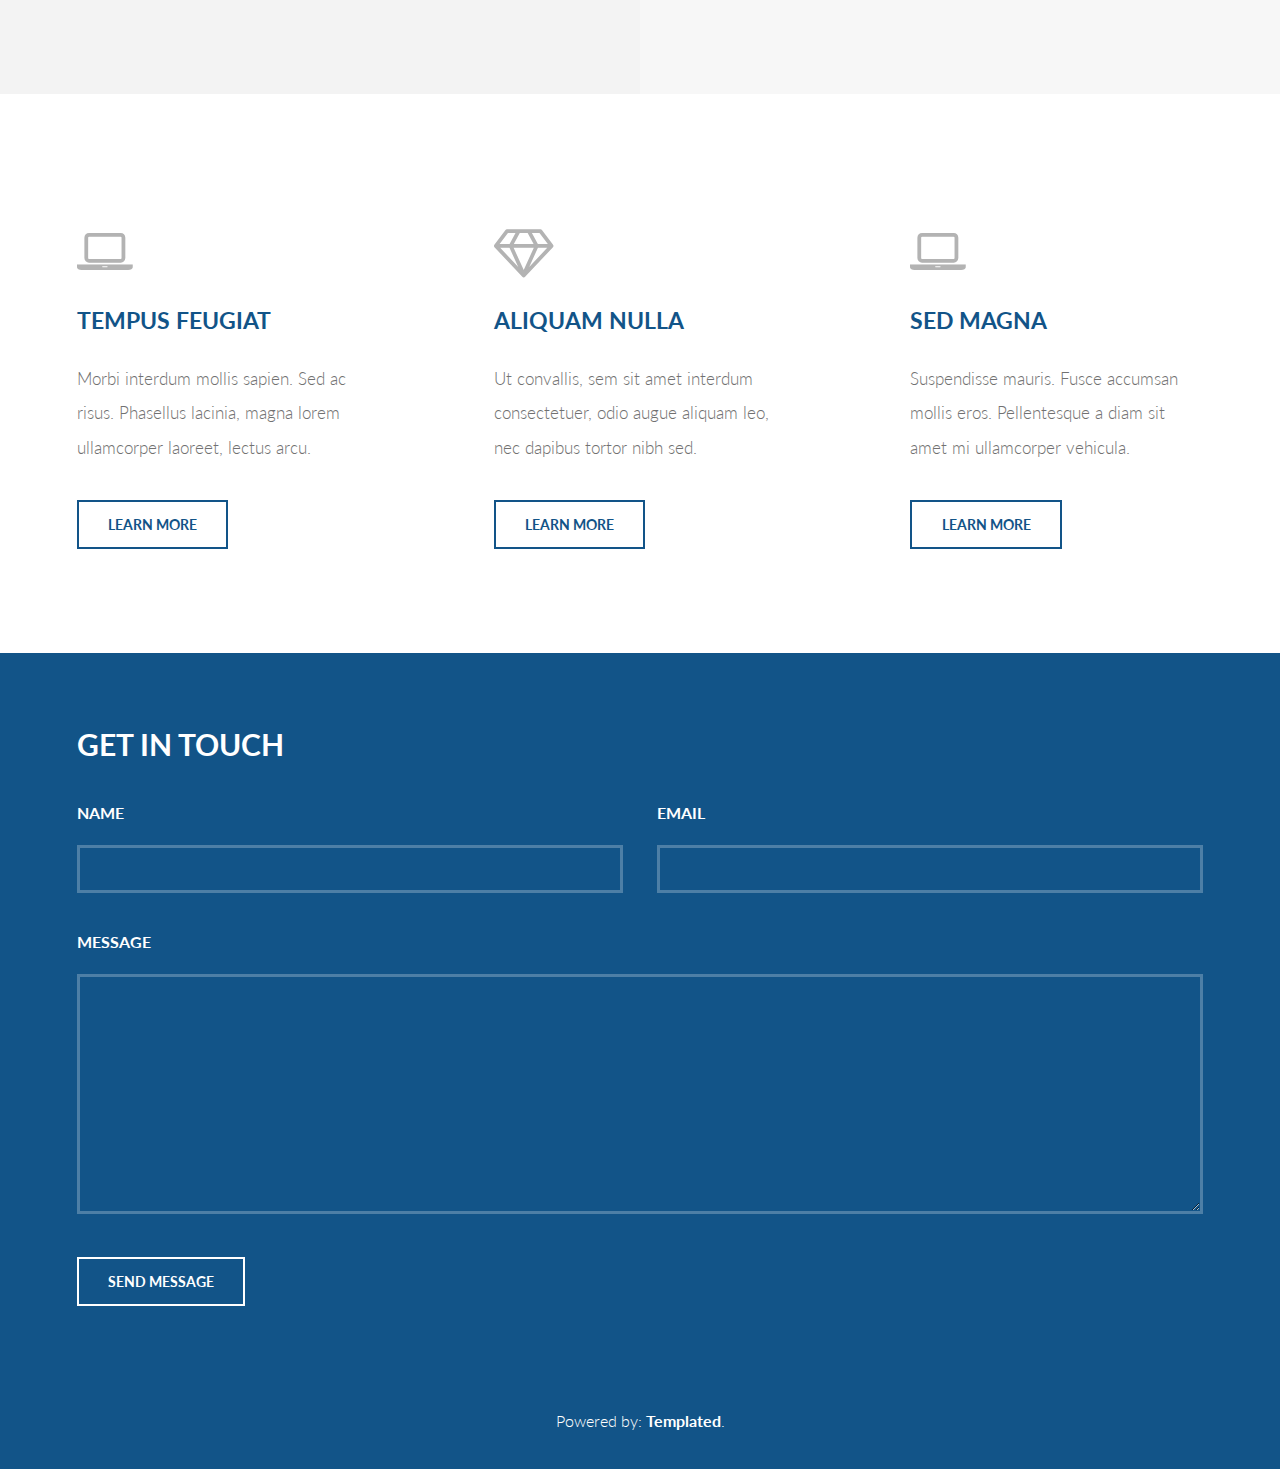
==== commit 05068690: "format" ====
--- a/index.html
+++ b/index.html
@@ -53,7 +53,7 @@
 
 <!-- Two -->
 <section id="two">
-    1<div class="inner">
+    <div class="inner">
         <article>
             <div class="content">
                 <header>
